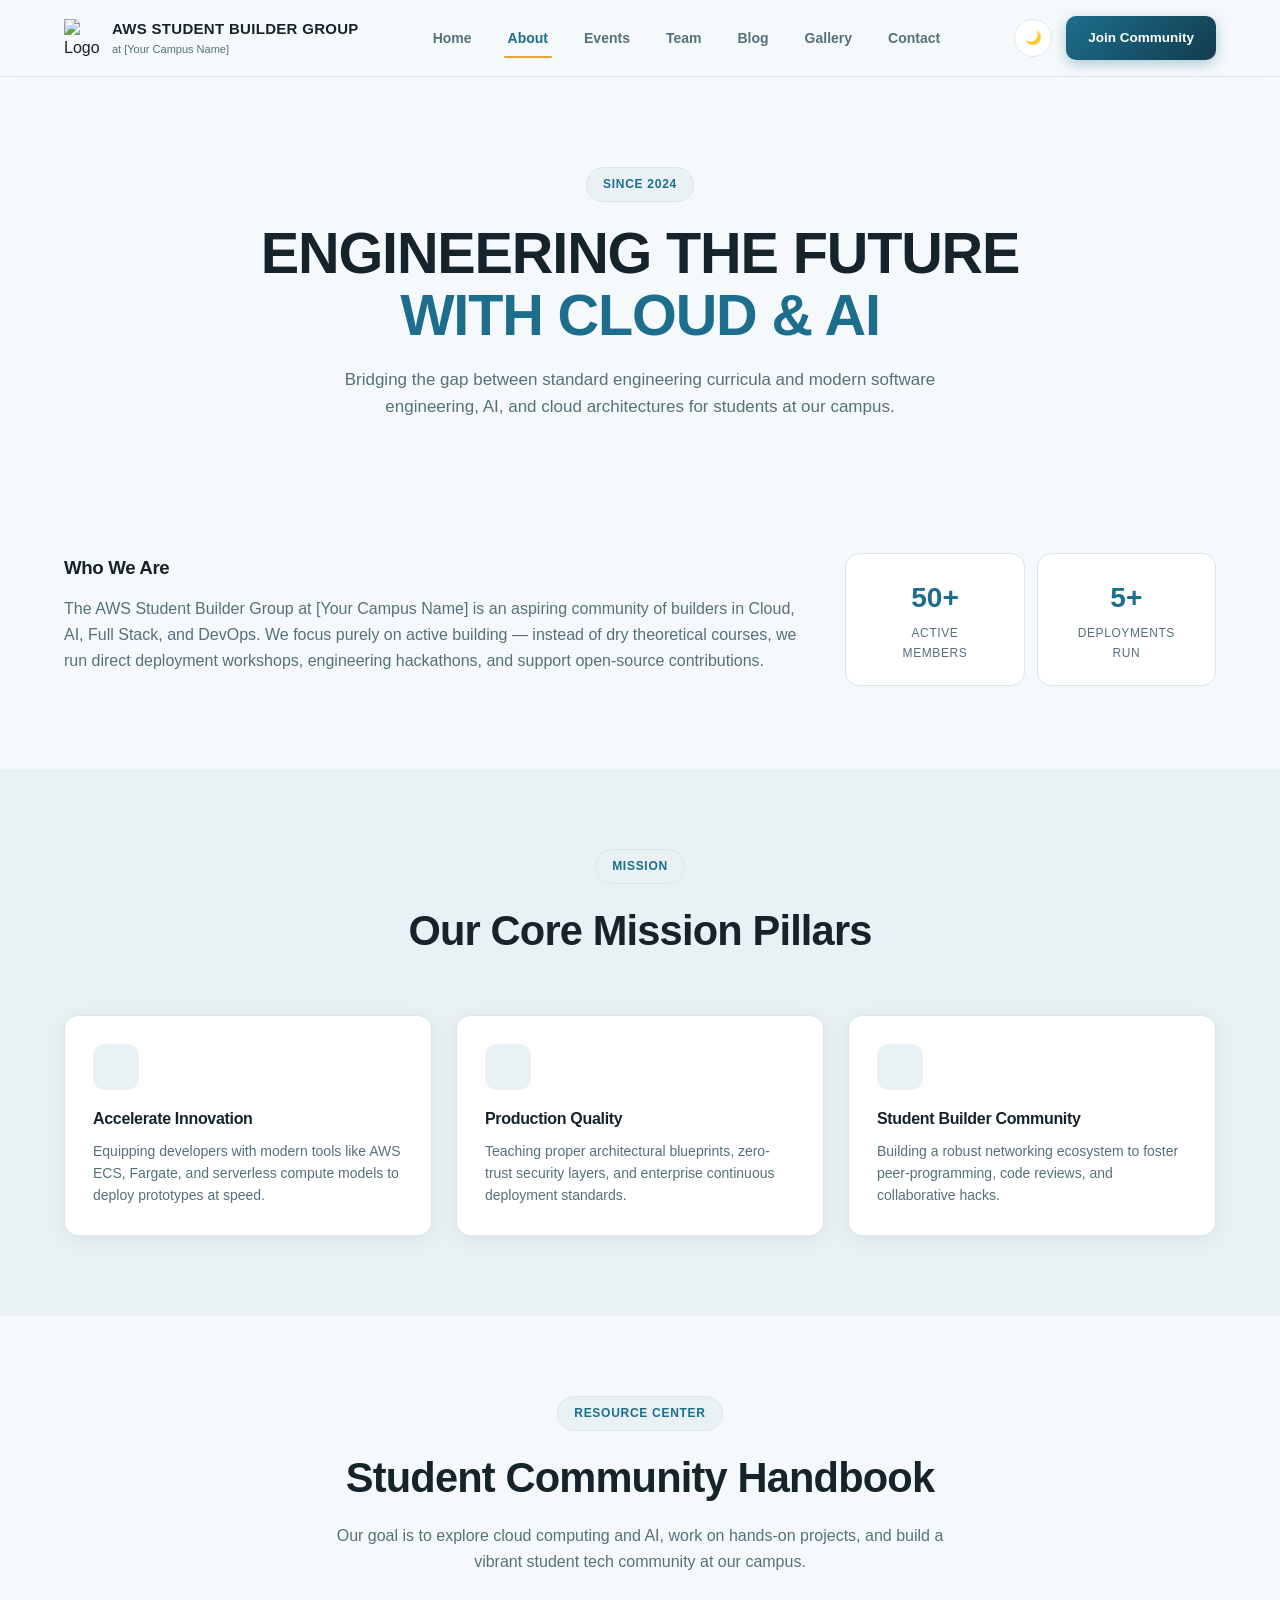
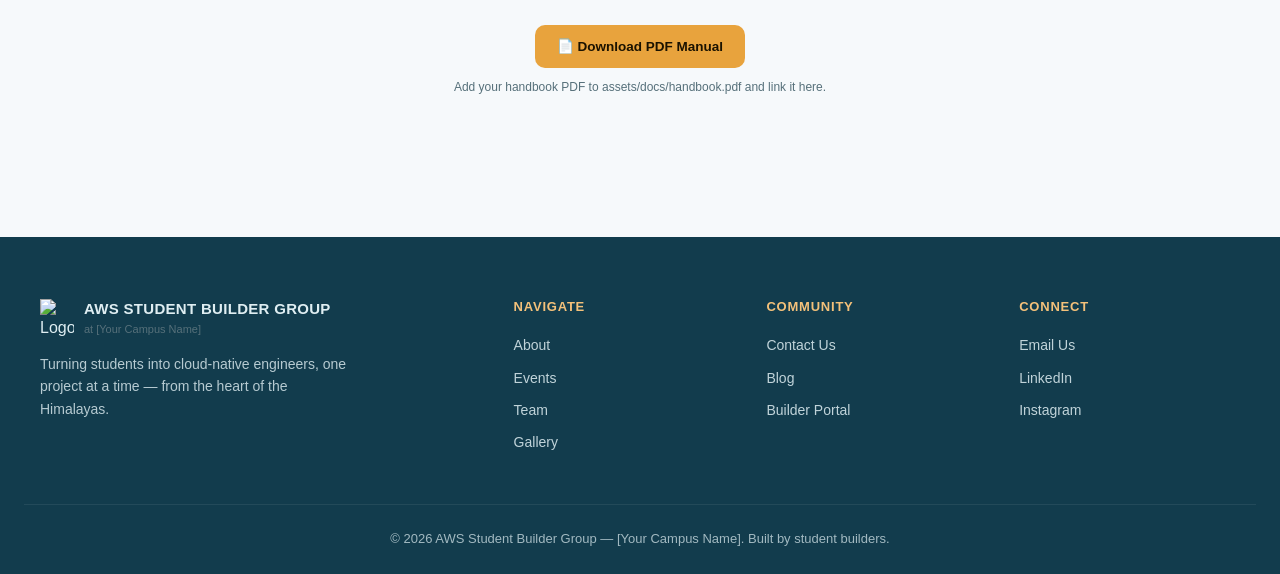
==== aws-sbg-website/public/about.html @ 5bafeca9 "layout" ====
<!DOCTYPE html>
<html lang="en">
<head>
<meta charset="UTF-8"><meta name="viewport" content="width=device-width, initial-scale=1.0">
<title>About | AWS Student Builder Group</title>
<link rel="stylesheet" href="css/style.css">
</head>
<body>
<nav class="navbar"><div class="nav-inner">
  <a href="index.html" class="brand"><img src="assets/images/logo.svg" alt="Logo">
    <div class="brand-text"><div class="name">AWS STUDENT BUILDER GROUP</div><div class="sub">at [Your Campus Name]</div></div></a>
  <ul class="nav-links">
    <li><a href="index.html">Home</a></li><li><a href="about.html" class="active">About</a></li>
    <li><a href="events.html">Events</a></li><li><a href="team.html">Team</a></li>
    <li><a href="blog.html">Blog</a></li><li><a href="gallery.html">Gallery</a></li><li><a href="contact.html">Contact</a></li>
  </ul>
  <div class="nav-right"><button class="theme-toggle">🌙</button><a href="contact.html" class="btn btn-primary">Join Community</a><button class="menu-toggle">☰</button></div>
</div></nav>

<section class="hero" style="padding-bottom:20px;">
  <span class="pill">SINCE 2024</span>
  <h1>ENGINEERING THE FUTURE <br><span class="accent">WITH CLOUD & AI</span></h1>
  <p class="lead">Bridging the gap between standard engineering curricula and modern software engineering, AI, and cloud architectures for students at our campus.</p>
</section>

<section class="reveal">
  <div class="container grid" style="grid-template-columns: 2fr 1fr; gap:40px; align-items:start;">
    <div>
      <h3 style="margin-bottom:14px;">Who We Are</h3>
      <p style="color:var(--ink-muted); margin-bottom:16px;">The AWS Student Builder Group at [Your Campus Name] is an aspiring community of builders in Cloud, AI, Full Stack, and DevOps. We focus purely on active building — instead of dry theoretical courses, we run direct deployment workshops, engineering hackathons, and support open-source contributions.</p>
    </div>
    <div class="grid" style="grid-template-columns:1fr 1fr; gap:12px;">
      <div class="stat-box"><div class="num">50+</div><div class="label">Active Members</div></div>
      <div class="stat-box"><div class="num">5+</div><div class="label">Deployments Run</div></div>
    </div>
  </div>
</section>

<section class="reveal" style="background:var(--mist);">
  <div class="section-head"><span class="pill">MISSION</span><h2>Our Core Mission Pillars</h2></div>
  <div class="container grid grid-3">
    <div class="card"><div class="icon"></div><h3>Accelerate Innovation</h3><p>Equipping developers with modern tools like AWS ECS, Fargate, and serverless compute models to deploy prototypes at speed.</p></div>
    <div class="card"><div class="icon"></div><h3>Production Quality</h3><p>Teaching proper architectural blueprints, zero-trust security layers, and enterprise continuous deployment standards.</p></div>
    <div class="card"><div class="icon"></div><h3>Student Builder Community</h3><p>Building a robust networking ecosystem to foster peer-programming, code reviews, and collaborative hacks.</p></div>
  </div>
</section>

<section class="reveal">
  <div class="section-head"><span class="pill">RESOURCE CENTER</span><h2>Student Community Handbook</h2>
    <p>Our goal is to explore cloud computing and AI, work on hands-on projects, and build a vibrant student tech community at our campus.</p>
  </div>
  <div class="container" style="text-align:center;">
    <a href="#" class="btn btn-accent">📄 Download PDF Manual</a>
    <p style="font-size:12px; color:var(--ink-muted); margin-top:10px;">Add your handbook PDF to assets/docs/handbook.pdf and link it here.</p>
  </div>
</section>

<footer id="footer-placeholder"></footer>
<script src="js/main.js"></script><script src="js/footer.js"></script>
</body></html>
---- aws-sbg-website/public/css/style.css ----
/* ================= HIMALAYAN THEME ================= */
:root {
  --primary: #1c6e8c;
  --primary-dark: #123c4d;
  --primary-light: #4d9cb8;
  --accent: #e8a33d;
  --accent-light: #f4c17a;
  --snow: #f6f9fb;
  --mist: #eaf1f4;
  --ink: #16232b;
  --ink-muted: #56707a;
  --border: #dbe6ea;
  --white: #ffffff;
  --radius: 14px;
  --shadow: 0 4px 20px rgba(18, 60, 77, 0.08);
  --shadow-hover: 0 12px 32px rgba(18, 60, 77, 0.16);
  --font: 'Inter', -apple-system, BlinkMacSystemFont, 'Segoe UI', sans-serif;
  --font-display: 'Sora', var(--font);
}

[data-theme="dark"] {
  --snow: #0b1a20;
  --mist: #102530;
  --ink: #eef5f7;
  --ink-muted: #9db3ba;
  --border: #1f3944;
  --white: #12262e;
  --shadow: 0 4px 20px rgba(0,0,0,0.3);
}

* { margin: 0; padding: 0; box-sizing: border-box; }

body {
  font-family: var(--font);
  background: var(--snow);
  color: var(--ink);
  line-height: 1.6;
  transition: background .3s ease, color .3s ease;
}

h1, h2, h3, h4 { font-family: var(--font-display); font-weight: 800; letter-spacing: -0.02em; }
a { text-decoration: none; color: inherit; }
img { max-width: 100%; display: block; }
.container { max-width: 1200px; margin: 0 auto; padding: 0 24px; }

/* ============ NAVBAR ============ */
.navbar {
  position: sticky; top: 0; z-index: 100;
  background: rgba(246, 249, 251, 0.85);
  backdrop-filter: blur(12px);
  border-bottom: 1px solid var(--border);
}
[data-theme="dark"] .navbar { background: rgba(11, 26, 32, 0.85); }

.nav-inner { display: flex; align-items: center; justify-content: space-between; padding: 16px 24px; max-width: 1200px; margin: 0 auto; }
.brand { display: flex; align-items: center; gap: 10px; }
.brand img { width: 38px; height: 38px; }
.brand-text .name { font-family: var(--font-display); font-weight: 800; font-size: 15px; letter-spacing: 0.02em; }
.brand-text .sub { font-size: 11px; color: var(--ink-muted); }

.nav-links { display: flex; gap: 28px; list-style: none; }
.nav-links a { font-size: 14px; font-weight: 600; color: var(--ink-muted); padding: 8px 4px; position: relative; transition: color .2s; }
.nav-links a:hover, .nav-links a.active { color: var(--primary); }
.nav-links a.active::after {
  content: ''; position: absolute; bottom: -4px; left: 0; right: 0; height: 2px; background: var(--accent); border-radius: 2px;
}

.nav-right { display: flex; align-items: center; gap: 14px; }
.theme-toggle { width: 38px; height: 38px; border-radius: 50%; border: 1px solid var(--border); background: var(--white); cursor: pointer; display: flex; align-items: center; justify-content: center; transition: transform .2s; }
.theme-toggle:hover { transform: rotate(20deg); }

.btn { display: inline-flex; align-items: center; gap: 8px; padding: 11px 22px; border-radius: 10px; font-weight: 700; font-size: 13.5px; cursor: pointer; border: none; transition: all .25s ease; }
.btn-primary { background: linear-gradient(135deg, var(--primary), var(--primary-dark)); color: #fff; box-shadow: 0 4px 14px rgba(28,110,140,0.35); }
.btn-primary:hover { transform: translateY(-2px); box-shadow: 0 8px 20px rgba(28,110,140,0.45); }
.btn-outline { background: transparent; border: 1.5px solid var(--border); color: var(--ink); }
.btn-outline:hover { border-color: var(--primary); color: var(--primary); }
.btn-accent { background: var(--accent); color: #1a1200; }
.btn-accent:hover { background: var(--accent-light); transform: translateY(-2px); }

.menu-toggle { display: none; background: none; border: none; font-size: 24px; cursor: pointer; }

/* ============ HERO ============ */
.hero { position: relative; overflow: hidden; padding: 90px 24px 70px; text-align: center; }
.hero-bg { position: absolute; inset: 0; z-index: -1; background-size: cover; background-position: center; filter: blur(6px) brightness(1.15) saturate(0.9); opacity: 0.16; }
.hero-bg::after { content:''; }
.pill { display: inline-block; background: var(--mist); border: 1px solid var(--border); color: var(--primary); font-size: 12px; font-weight: 700; letter-spacing: 0.06em; text-transform: uppercase; padding: 7px 16px; border-radius: 999px; margin-bottom: 20px; }
.hero h1 { font-size: clamp(2.2rem, 5vw, 3.6rem); line-height: 1.08; margin-bottom: 20px; }
.hero h1 .accent { color: var(--primary); }
.hero p.lead { max-width: 640px; margin: 0 auto 32px; color: var(--ink-muted); font-size: 17px; }
.hero-actions { display: flex; gap: 14px; justify-content: center; flex-wrap: wrap; margin-bottom: 40px; }

.avatars-row { display: flex; align-items: center; justify-content: center; gap: 12px; }
.avatars { display: flex; }
.avatars img, .avatars .more { width: 38px; height: 38px; border-radius: 50%; border: 3px solid var(--snow); object-fit: cover; margin-left: -12px; background: var(--mist); }
.avatars .more { display:flex; align-items:center; justify-content:center; font-size: 11px; font-weight:800; color: var(--primary); }

/* ============ SECTIONS ============ */
section { padding: 80px 24px; }
.section-head { text-align: center; max-width: 640px; margin: 0 auto 50px; }
.section-head .pill { margin-bottom: 14px; }
.section-head h2 { font-size: clamp(1.8rem, 3.5vw, 2.6rem); margin-bottom: 12px; }
.section-head p { color: var(--ink-muted); }

.grid { display: grid; gap: 24px; }
.grid-3 { grid-template-columns: repeat(3, 1fr); }
.grid-4 { grid-template-columns: repeat(4, 1fr); }

.card { background: var(--white); border: 1px solid var(--border); border-radius: var(--radius); padding: 28px; box-shadow: var(--shadow); transition: transform .25s, box-shadow .25s; }
.card:hover { transform: translateY(-6px); box-shadow: var(--shadow-hover); }
.card .icon { width: 46px; height: 46px; border-radius: 12px; background: var(--mist); display: flex; align-items: center; justify-content: center; font-size: 20px; color: var(--primary); margin-bottom: 16px; }
.card h3 { font-size: 16px; margin-bottom: 8px; }
.card p { font-size: 14px; color: var(--ink-muted); }

.stats { display: flex; gap: 20px; justify-content: center; flex-wrap: wrap; margin: 40px 0; }
.stat-box { background: var(--white); border: 1px solid var(--border); border-radius: var(--radius); padding: 22px 34px; text-align: center; min-width: 140px; }
.stat-box .num { font-size: 28px; font-weight: 800; color: var(--primary); font-family: var(--font-display); }
.stat-box .label { font-size: 12px; color: var(--ink-muted); text-transform: uppercase; letter-spacing: .05em; margin-top: 4px; }

/* ============ TEAM CARDS + IMAGE PLACEHOLDER ============ */
.team-card { background: var(--white); border: 1px solid var(--border); border-radius: var(--radius); overflow: hidden; box-shadow: var(--shadow); transition: transform .25s; }
.team-card:hover { transform: translateY(-6px); }
.team-photo { position: relative; width: 100%; aspect-ratio: 1/1; background: var(--mist); overflow: hidden; }
.team-photo img { width: 100%; height: 100%; object-fit: cover; }
/* Placeholder shown automatically when image fails to load (i.e. before you add the real photo) */
.team-photo img.broken { display: none; }
.photo-placeholder {
  position: absolute; inset: 0; display: flex; flex-direction: column; align-items: center; justify-content: center;
  gap: 8px; border: 2px dashed var(--border); background: repeating-linear-gradient(45deg, var(--mist), var(--mist) 10px, var(--white) 10px, var(--white) 20px);
  color: var(--ink-muted); font-size: 12px; text-align: center; padding: 10px;
}
.photo-placeholder .cam { font-size: 26px; }
.team-info { padding: 16px 18px; }
.team-info .role { font-size: 11px; font-weight: 700; letter-spacing: .05em; text-transform: uppercase; color: var(--accent); margin-bottom: 4px; }
.team-info .tname { font-size: 15px; font-weight: 800; margin-bottom: 8px; }
.socials { display: flex; gap: 8px; }
.socials a { width: 28px; height: 28px; border-radius: 50%; background: var(--mist); display: flex; align-items: center; justify-content: center; font-size: 12px; color: var(--primary); transition: background .2s; }
.socials a:hover { background: var(--primary); color: #fff; }

/* ============ GALLERY ============ */
.gallery-grid { display: grid; grid-template-columns: repeat(4, 1fr); gap: 16px; }
.gallery-item { position: relative; aspect-ratio: 4/3; border-radius: 12px; overflow: hidden; cursor: pointer; background: var(--mist); }
.gallery-item img { width: 100%; height: 100%; object-fit: cover; transition: transform .4s ease; }
.gallery-item:hover img { transform: scale(1.08); }
.gallery-item .overlay { position: absolute; inset: 0; background: linear-gradient(to top, rgba(18,60,77,0.7), transparent 60%); opacity: 0; transition: opacity .3s; display: flex; align-items: flex-end; padding: 12px; color: #fff; font-size: 12px; font-weight: 600; }
.gallery-item:hover .overlay { opacity: 1; }

.lightbox { position: fixed; inset: 0; background: rgba(11,26,32,0.92); display: none; align-items: center; justify-content: center; z-index: 999; padding: 40px; }
.lightbox.active { display: flex; }
.lightbox img { max-width: 90%; max-height: 85vh; border-radius: 10px; }
.lightbox-close { position: absolute; top: 24px; right: 32px; color: #fff; font-size: 30px; cursor: pointer; background: none; border: none; }

/* ============ CONTACT ============ */
.contact-grid { display: grid; grid-template-columns: 1fr 1.4fr; gap: 24px; align-items: start; }
.form-group { margin-bottom: 18px; }
.form-row { display: grid; grid-template-columns: 1fr 1fr; gap: 16px; }
label { display: block; font-size: 12px; font-weight: 700; text-transform: uppercase; letter-spacing: .04em; color: var(--ink-muted); margin-bottom: 6px; }
input, textarea {
  width: 100%; padding: 12px 14px; border-radius: 10px; border: 1px solid var(--border); background: var(--mist); color: var(--ink); font-family: var(--font); font-size: 14px; transition: border .2s, box-shadow .2s;
}
input:focus, textarea:focus { outline: none; border-color: var(--primary); box-shadow: 0 0 0 3px rgba(28,110,140,0.15); background: var(--white); }
textarea { min-height: 130px; resize: vertical; }
.char-count { font-size: 11px; color: var(--ink-muted); text-align: right; margin-top: 4px; }
.form-status { margin-top: 14px; font-size: 13px; font-weight: 600; padding: 10px 14px; border-radius: 8px; display: none; }
.form-status.success { display: block; background: #e3f7e9; color: #1e7a3d; }
.form-status.error { display: block; background: #fce9e9; color: #b83232; }
.contact-side .card { margin-bottom: 20px; }
.contact-row { display: flex; gap: 12px; align-items: flex-start; margin-bottom: 16px; }
.contact-row .icon { flex-shrink: 0; }
.contact-row .label-sm { font-size: 11px; color: var(--ink-muted); text-transform: uppercase; }
.contact-row .val { font-weight: 700; font-size: 14px; }
.status-dot { width: 8px; height: 8px; border-radius: 50%; background: #2fbf6e; display: inline-block; margin-right: 6px; box-shadow: 0 0 0 4px rgba(47,191,110,0.2); }

/* ============ FOOTER ============ */
footer { background: var(--primary-dark); color: #dfeef2; padding: 60px 24px 24px; margin-top: 60px; }
.footer-grid { display: grid; grid-template-columns: 2fr 1fr 1fr 1fr; gap: 32px; max-width: 1200px; margin: 0 auto; }
.footer-grid h4 { font-size: 13px; text-transform: uppercase; letter-spacing: .06em; margin-bottom: 16px; color: var(--accent-light); }
.footer-grid ul { list-style: none; }
.footer-grid li { margin-bottom: 10px; font-size: 14px; opacity: .85; }
.footer-grid a:hover { color: var(--accent-light); }
.footer-bottom { text-align: center; margin-top: 40px; padding-top: 24px; border-top: 1px solid rgba(255,255,255,0.1); font-size: 13px; opacity: .7; }

/* ============ RESPONSIVE ============ */
@media (max-width: 900px) {
  .nav-links { display: none; }
  .menu-toggle { display: block; }
  .grid-3, .grid-4 { grid-template-columns: repeat(2, 1fr); }
  .gallery-grid { grid-template-columns: repeat(2, 1fr); }
  .contact-grid { grid-template-columns: 1fr; }
  .footer-grid { grid-template-columns: 1fr 1fr; }
  .form-row { grid-template-columns: 1fr; }
}
@media (max-width: 520px) {
  .grid-3, .grid-4, .gallery-grid { grid-template-columns: 1fr 1fr; }
  .footer-grid { grid-template-columns: 1fr; }
}

/* animation on scroll */
.reveal { opacity: 0; transform: translateY(24px); transition: opacity .6s ease, transform .6s ease; }
.reveal.visible { opacity: 1; transform: translateY(0); }
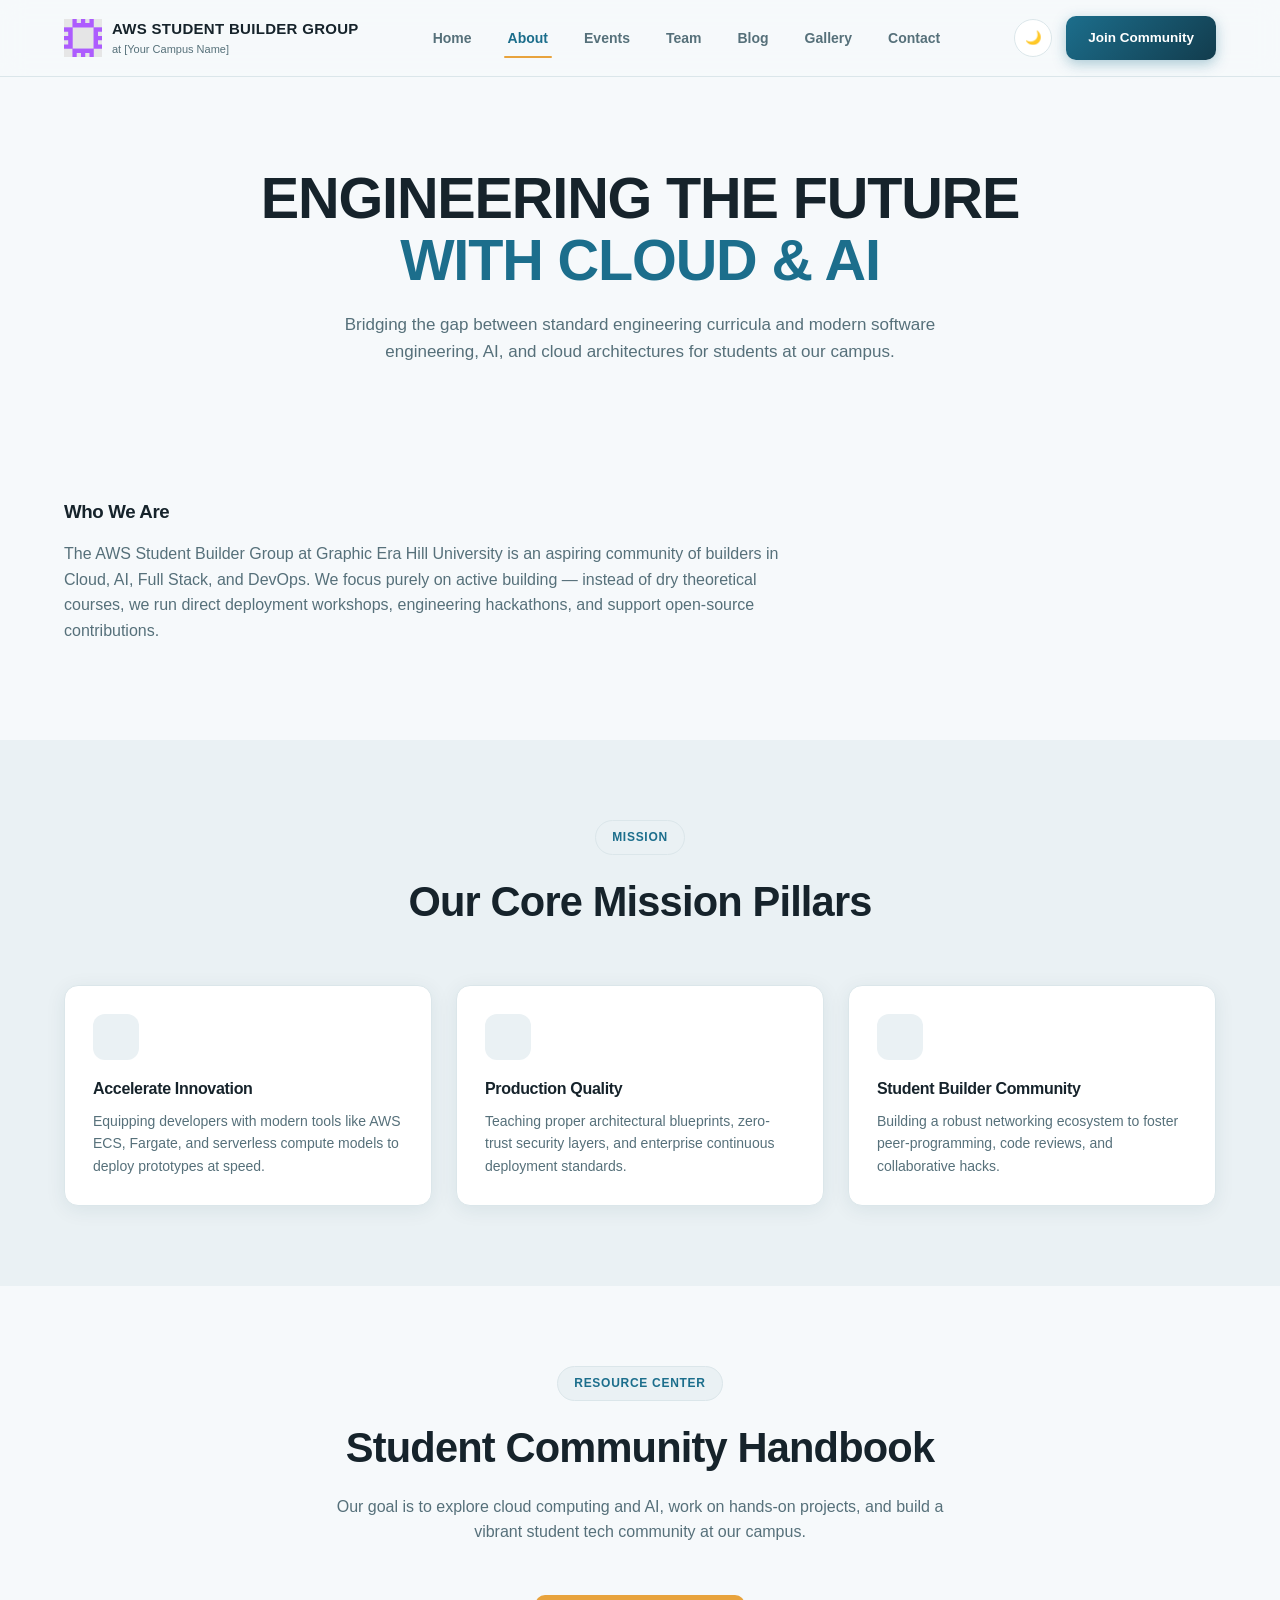
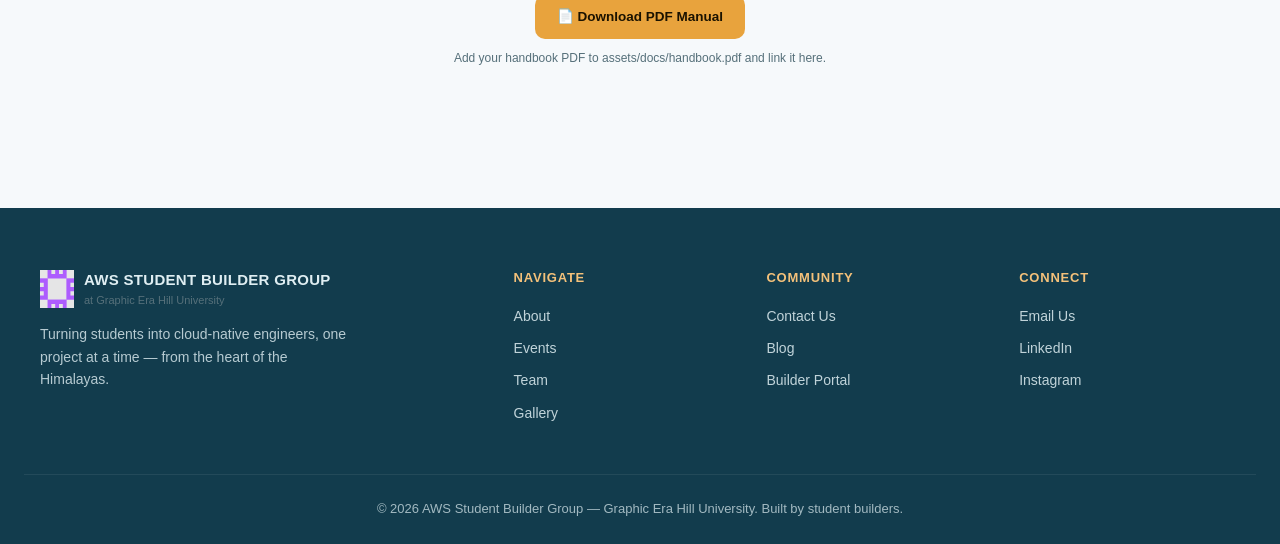
==== commit 47ba0fc5: "updated layout" ====
--- a/aws-sbg-website/public/about.html
+++ b/aws-sbg-website/public/about.html
@@ -18,7 +18,7 @@
 </div></nav>
 
 <section class="hero" style="padding-bottom:20px;">
-  <span class="pill">SINCE 2024</span>
+ 
   <h1>ENGINEERING THE FUTURE <br><span class="accent">WITH CLOUD & AI</span></h1>
   <p class="lead">Bridging the gap between standard engineering curricula and modern software engineering, AI, and cloud architectures for students at our campus.</p>
 </section>
@@ -27,12 +27,9 @@
   <div class="container grid" style="grid-template-columns: 2fr 1fr; gap:40px; align-items:start;">
     <div>
       <h3 style="margin-bottom:14px;">Who We Are</h3>
-      <p style="color:var(--ink-muted); margin-bottom:16px;">The AWS Student Builder Group at [Your Campus Name] is an aspiring community of builders in Cloud, AI, Full Stack, and DevOps. We focus purely on active building — instead of dry theoretical courses, we run direct deployment workshops, engineering hackathons, and support open-source contributions.</p>
+      <p style="color:var(--ink-muted); margin-bottom:16px;">The AWS Student Builder Group at Graphic Era Hill University is an aspiring community of builders in Cloud, AI, Full Stack, and DevOps. We focus purely on active building — instead of dry theoretical courses, we run direct deployment workshops, engineering hackathons, and support open-source contributions.</p>
     </div>
-    <div class="grid" style="grid-template-columns:1fr 1fr; gap:12px;">
-      <div class="stat-box"><div class="num">50+</div><div class="label">Active Members</div></div>
-      <div class="stat-box"><div class="num">5+</div><div class="label">Deployments Run</div></div>
-    </div>
+    
   </div>
 </section>
 
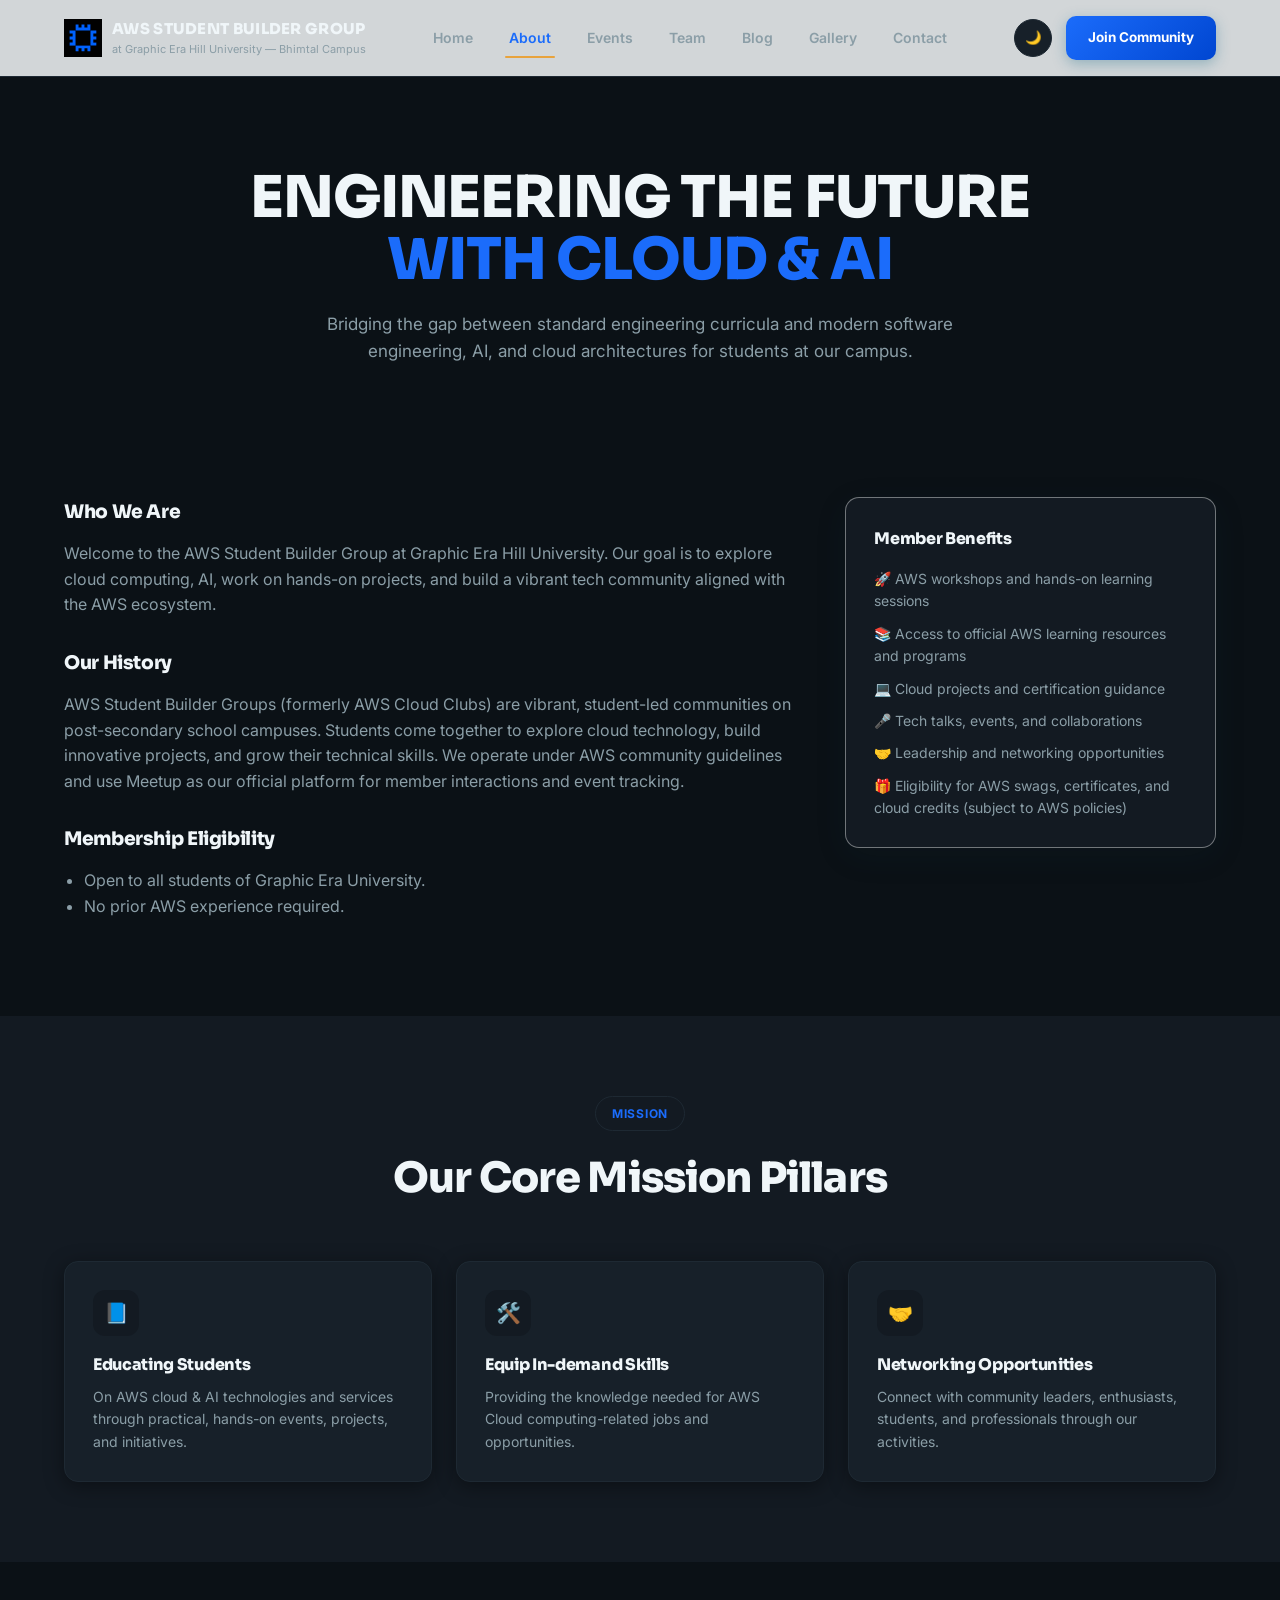
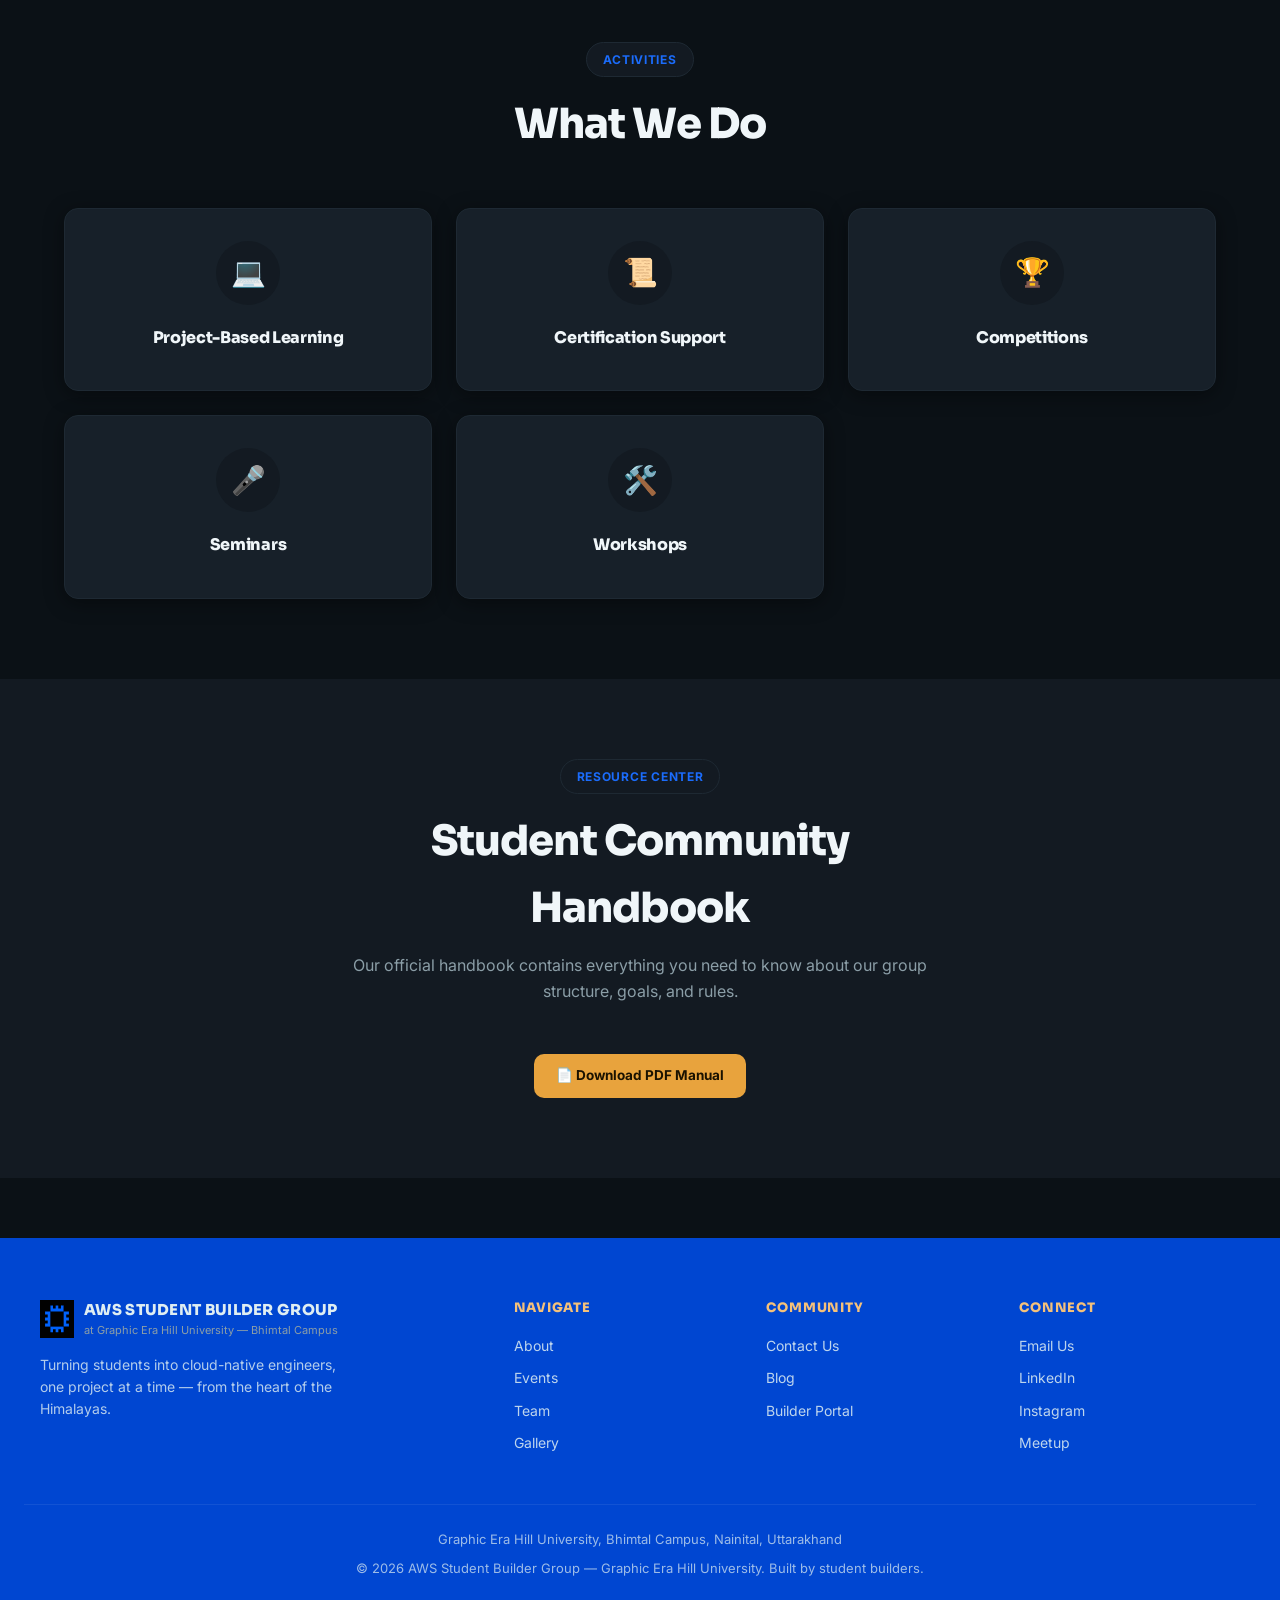
==== commit f13b1d09: "Changed the theme to blue & create animations on Home Page" ====
--- a/aws-sbg-website/public/about.html
+++ b/aws-sbg-website/public/about.html
@@ -7,8 +7,8 @@
 </head>
 <body>
 <nav class="navbar"><div class="nav-inner">
-  <a href="index.html" class="brand"><img src="assets/images/logo.svg" alt="Logo">
-    <div class="brand-text"><div class="name">AWS STUDENT BUILDER GROUP</div><div class="sub">at [Your Campus Name]</div></div></a>
+  <a href="index.html" class="brand"><img src="assets/images/logo.svg" alt="Logo" onerror="this.style.display='none'">
+    <div class="brand-text"><div class="name">AWS STUDENT BUILDER GROUP</div><div class="sub">at Graphic Era Hill University — Bhimtal Campus</div></div></a>
   <ul class="nav-links">
     <li><a href="index.html">Home</a></li><li><a href="about.html" class="active">About</a></li>
     <li><a href="events.html">Events</a></li><li><a href="team.html">Team</a></li>
@@ -18,7 +18,6 @@
 </div></nav>
 
 <section class="hero" style="padding-bottom:20px;">
- 
   <h1>ENGINEERING THE FUTURE <br><span class="accent">WITH CLOUD & AI</span></h1>
   <p class="lead">Bridging the gap between standard engineering curricula and modern software engineering, AI, and cloud architectures for students at our campus.</p>
 </section>
@@ -27,28 +26,58 @@
   <div class="container grid" style="grid-template-columns: 2fr 1fr; gap:40px; align-items:start;">
     <div>
       <h3 style="margin-bottom:14px;">Who We Are</h3>
-      <p style="color:var(--ink-muted); margin-bottom:16px;">The AWS Student Builder Group at Graphic Era Hill University is an aspiring community of builders in Cloud, AI, Full Stack, and DevOps. We focus purely on active building — instead of dry theoretical courses, we run direct deployment workshops, engineering hackathons, and support open-source contributions.</p>
+      <p style="color:var(--ink-muted); margin-bottom:16px;">Welcome to the AWS Student Builder Group at Graphic Era Hill University. Our goal is to explore cloud computing, AI, work on hands-on projects, and build a vibrant tech community aligned with the AWS ecosystem.</p>
+      
+      <h3 style="margin-bottom:14px; margin-top:30px;">Our History</h3>
+      <p style="color:var(--ink-muted); margin-bottom:16px;">AWS Student Builder Groups (formerly AWS Cloud Clubs) are vibrant, student-led communities on post-secondary school campuses. Students come together to explore cloud technology, build innovative projects, and grow their technical skills. We operate under AWS community guidelines and use Meetup as our official platform for member interactions and event tracking.</p>
+      
+      <h3 style="margin-bottom:14px; margin-top:30px;">Membership Eligibility</h3>
+      <ul style="color:var(--ink-muted); margin-bottom:16px; padding-left:20px;">
+        <li>Open to all students of Graphic Era University.</li>
+        <li>No prior AWS experience required.</li>
+      </ul>
     </div>
     
+    <div class="card glass-card" style="background: var(--mist);">
+      <h4 style="margin-bottom: 16px;">Member Benefits</h4>
+      <ul style="font-size: 14px; color: var(--ink-muted); list-style: none; display: grid; gap: 10px;">
+        <li>🚀 AWS workshops and hands-on learning sessions</li>
+        <li>📚 Access to official AWS learning resources and programs</li>
+        <li>💻 Cloud projects and certification guidance</li>
+        <li>🎤 Tech talks, events, and collaborations</li>
+        <li>🤝 Leadership and networking opportunities</li>
+        <li>🎁 Eligibility for AWS swags, certificates, and cloud credits (subject to AWS policies)</li>
+      </ul>
+    </div>
   </div>
 </section>
 
 <section class="reveal" style="background:var(--mist);">
   <div class="section-head"><span class="pill">MISSION</span><h2>Our Core Mission Pillars</h2></div>
   <div class="container grid grid-3">
-    <div class="card"><div class="icon"></div><h3>Accelerate Innovation</h3><p>Equipping developers with modern tools like AWS ECS, Fargate, and serverless compute models to deploy prototypes at speed.</p></div>
-    <div class="card"><div class="icon"></div><h3>Production Quality</h3><p>Teaching proper architectural blueprints, zero-trust security layers, and enterprise continuous deployment standards.</p></div>
-    <div class="card"><div class="icon"></div><h3>Student Builder Community</h3><p>Building a robust networking ecosystem to foster peer-programming, code reviews, and collaborative hacks.</p></div>
+    <div class="card"><div class="icon">📘</div><h3>Educating Students</h3><p>On AWS cloud & AI technologies and services through practical, hands-on events, projects, and initiatives.</p></div>
+    <div class="card"><div class="icon">🛠️</div><h3>Equip In-demand Skills</h3><p>Providing the knowledge needed for AWS Cloud computing-related jobs and opportunities.</p></div>
+    <div class="card"><div class="icon">🤝</div><h3>Networking Opportunities</h3><p>Connect with community leaders, enthusiasts, students, and professionals through our activities.</p></div>
   </div>
 </section>
 
 <section class="reveal">
+  <div class="section-head"><span class="pill">ACTIVITIES</span><h2>What We Do</h2></div>
+  <div class="container grid grid-3" style="justify-content: center;">
+    <div class="card domain-card"><div class="icon">💻</div><h3>Project-Based Learning</h3></div>
+    <div class="card domain-card"><div class="icon">📜</div><h3>Certification Support</h3></div>
+    <div class="card domain-card"><div class="icon">🏆</div><h3>Competitions</h3></div>
+    <div class="card domain-card"><div class="icon">🎤</div><h3>Seminars</h3></div>
+    <div class="card domain-card"><div class="icon">🛠️</div><h3>Workshops</h3></div>
+  </div>
+</section>
+
+<section class="reveal" style="background:var(--mist);">
   <div class="section-head"><span class="pill">RESOURCE CENTER</span><h2>Student Community Handbook</h2>
-    <p>Our goal is to explore cloud computing and AI, work on hands-on projects, and build a vibrant student tech community at our campus.</p>
+    <p>Our official handbook contains everything you need to know about our group structure, goals, and rules.</p>
   </div>
   <div class="container" style="text-align:center;">
-    <a href="#" class="btn btn-accent">📄 Download PDF Manual</a>
-    <p style="font-size:12px; color:var(--ink-muted); margin-top:10px;">Add your handbook PDF to assets/docs/handbook.pdf and link it here.</p>
+    <a href="assets/docs/handbook.pdf" target="_blank" class="btn btn-accent">📄 Download PDF Manual</a>
   </div>
 </section>
 
--- a/aws-sbg-website/public/css/style.css
+++ b/aws-sbg-website/public/css/style.css
@@ -1,199 +1,472 @@
-/* ================= HIMALAYAN THEME ================= */
-:root {
-  --primary: #1c6e8c;
-  --primary-dark: #123c4d;
-  --primary-light: #4d9cb8;
-  --accent: #e8a33d;
-  --accent-light: #f4c17a;
-  --snow: #f6f9fb;
-  --mist: #eaf1f4;
-  --ink: #16232b;
-  --ink-muted: #56707a;
-  --border: #dbe6ea;
-  --white: #ffffff;
-  --radius: 14px;
-  --shadow: 0 4px 20px rgba(18, 60, 77, 0.08);
-  --shadow-hover: 0 12px 32px rgba(18, 60, 77, 0.16);
-  --font: 'Inter', -apple-system, BlinkMacSystemFont, 'Segoe UI', sans-serif;
-  --font-display: 'Sora', var(--font);
-}
-
-[data-theme="dark"] {
-  --snow: #0b1a20;
-  --mist: #102530;
-  --ink: #eef5f7;
-  --ink-muted: #9db3ba;
-  --border: #1f3944;
-  --white: #12262e;
-  --shadow: 0 4px 20px rgba(0,0,0,0.3);
-}
-
-* { margin: 0; padding: 0; box-sizing: border-box; }
-
-body {
-  font-family: var(--font);
-  background: var(--snow);
-  color: var(--ink);
-  line-height: 1.6;
-  transition: background .3s ease, color .3s ease;
-}
-
-h1, h2, h3, h4 { font-family: var(--font-display); font-weight: 800; letter-spacing: -0.02em; }
-a { text-decoration: none; color: inherit; }
-img { max-width: 100%; display: block; }
-.container { max-width: 1200px; margin: 0 auto; padding: 0 24px; }
-
-/* ============ NAVBAR ============ */
-.navbar {
-  position: sticky; top: 0; z-index: 100;
-  background: rgba(246, 249, 251, 0.85);
-  backdrop-filter: blur(12px);
-  border-bottom: 1px solid var(--border);
-}
-[data-theme="dark"] .navbar { background: rgba(11, 26, 32, 0.85); }
-
-.nav-inner { display: flex; align-items: center; justify-content: space-between; padding: 16px 24px; max-width: 1200px; margin: 0 auto; }
-.brand { display: flex; align-items: center; gap: 10px; }
-.brand img { width: 38px; height: 38px; }
-.brand-text .name { font-family: var(--font-display); font-weight: 800; font-size: 15px; letter-spacing: 0.02em; }
-.brand-text .sub { font-size: 11px; color: var(--ink-muted); }
-
-.nav-links { display: flex; gap: 28px; list-style: none; }
-.nav-links a { font-size: 14px; font-weight: 600; color: var(--ink-muted); padding: 8px 4px; position: relative; transition: color .2s; }
-.nav-links a:hover, .nav-links a.active { color: var(--primary); }
-.nav-links a.active::after {
-  content: ''; position: absolute; bottom: -4px; left: 0; right: 0; height: 2px; background: var(--accent); border-radius: 2px;
-}
-
-.nav-right { display: flex; align-items: center; gap: 14px; }
-.theme-toggle { width: 38px; height: 38px; border-radius: 50%; border: 1px solid var(--border); background: var(--white); cursor: pointer; display: flex; align-items: center; justify-content: center; transition: transform .2s; }
-.theme-toggle:hover { transform: rotate(20deg); }
-
-.btn { display: inline-flex; align-items: center; gap: 8px; padding: 11px 22px; border-radius: 10px; font-weight: 700; font-size: 13.5px; cursor: pointer; border: none; transition: all .25s ease; }
-.btn-primary { background: linear-gradient(135deg, var(--primary), var(--primary-dark)); color: #fff; box-shadow: 0 4px 14px rgba(28,110,140,0.35); }
-.btn-primary:hover { transform: translateY(-2px); box-shadow: 0 8px 20px rgba(28,110,140,0.45); }
-.btn-outline { background: transparent; border: 1.5px solid var(--border); color: var(--ink); }
-.btn-outline:hover { border-color: var(--primary); color: var(--primary); }
-.btn-accent { background: var(--accent); color: #1a1200; }
-.btn-accent:hover { background: var(--accent-light); transform: translateY(-2px); }
-
-.menu-toggle { display: none; background: none; border: none; font-size: 24px; cursor: pointer; }
-
-/* ============ HERO ============ */
-.hero { position: relative; overflow: hidden; padding: 90px 24px 70px; text-align: center; }
-.hero-bg { position: absolute; inset: 0; z-index: -1; background-size: cover; background-position: center; filter: blur(6px) brightness(1.15) saturate(0.9); opacity: 0.16; }
-.hero-bg::after { content:''; }
-.pill { display: inline-block; background: var(--mist); border: 1px solid var(--border); color: var(--primary); font-size: 12px; font-weight: 700; letter-spacing: 0.06em; text-transform: uppercase; padding: 7px 16px; border-radius: 999px; margin-bottom: 20px; }
-.hero h1 { font-size: clamp(2.2rem, 5vw, 3.6rem); line-height: 1.08; margin-bottom: 20px; }
-.hero h1 .accent { color: var(--primary); }
-.hero p.lead { max-width: 640px; margin: 0 auto 32px; color: var(--ink-muted); font-size: 17px; }
-.hero-actions { display: flex; gap: 14px; justify-content: center; flex-wrap: wrap; margin-bottom: 40px; }
-
-.avatars-row { display: flex; align-items: center; justify-content: center; gap: 12px; }
-.avatars { display: flex; }
-.avatars img, .avatars .more { width: 38px; height: 38px; border-radius: 50%; border: 3px solid var(--snow); object-fit: cover; margin-left: -12px; background: var(--mist); }
-.avatars .more { display:flex; align-items:center; justify-content:center; font-size: 11px; font-weight:800; color: var(--primary); }
-
-/* ============ SECTIONS ============ */
-section { padding: 80px 24px; }
-.section-head { text-align: center; max-width: 640px; margin: 0 auto 50px; }
-.section-head .pill { margin-bottom: 14px; }
-.section-head h2 { font-size: clamp(1.8rem, 3.5vw, 2.6rem); margin-bottom: 12px; }
-.section-head p { color: var(--ink-muted); }
-
-.grid { display: grid; gap: 24px; }
-.grid-3 { grid-template-columns: repeat(3, 1fr); }
-.grid-4 { grid-template-columns: repeat(4, 1fr); }
-
-.card { background: var(--white); border: 1px solid var(--border); border-radius: var(--radius); padding: 28px; box-shadow: var(--shadow); transition: transform .25s, box-shadow .25s; }
-.card:hover { transform: translateY(-6px); box-shadow: var(--shadow-hover); }
-.card .icon { width: 46px; height: 46px; border-radius: 12px; background: var(--mist); display: flex; align-items: center; justify-content: center; font-size: 20px; color: var(--primary); margin-bottom: 16px; }
-.card h3 { font-size: 16px; margin-bottom: 8px; }
-.card p { font-size: 14px; color: var(--ink-muted); }
-
-.stats { display: flex; gap: 20px; justify-content: center; flex-wrap: wrap; margin: 40px 0; }
-.stat-box { background: var(--white); border: 1px solid var(--border); border-radius: var(--radius); padding: 22px 34px; text-align: center; min-width: 140px; }
-.stat-box .num { font-size: 28px; font-weight: 800; color: var(--primary); font-family: var(--font-display); }
-.stat-box .label { font-size: 12px; color: var(--ink-muted); text-transform: uppercase; letter-spacing: .05em; margin-top: 4px; }
-
-/* ============ TEAM CARDS + IMAGE PLACEHOLDER ============ */
-.team-card { background: var(--white); border: 1px solid var(--border); border-radius: var(--radius); overflow: hidden; box-shadow: var(--shadow); transition: transform .25s; }
-.team-card:hover { transform: translateY(-6px); }
-.team-photo { position: relative; width: 100%; aspect-ratio: 1/1; background: var(--mist); overflow: hidden; }
-.team-photo img { width: 100%; height: 100%; object-fit: cover; }
-/* Placeholder shown automatically when image fails to load (i.e. before you add the real photo) */
-.team-photo img.broken { display: none; }
-.photo-placeholder {
-  position: absolute; inset: 0; display: flex; flex-direction: column; align-items: center; justify-content: center;
-  gap: 8px; border: 2px dashed var(--border); background: repeating-linear-gradient(45deg, var(--mist), var(--mist) 10px, var(--white) 10px, var(--white) 20px);
-  color: var(--ink-muted); font-size: 12px; text-align: center; padding: 10px;
-}
-.photo-placeholder .cam { font-size: 26px; }
-.team-info { padding: 16px 18px; }
-.team-info .role { font-size: 11px; font-weight: 700; letter-spacing: .05em; text-transform: uppercase; color: var(--accent); margin-bottom: 4px; }
-.team-info .tname { font-size: 15px; font-weight: 800; margin-bottom: 8px; }
-.socials { display: flex; gap: 8px; }
-.socials a { width: 28px; height: 28px; border-radius: 50%; background: var(--mist); display: flex; align-items: center; justify-content: center; font-size: 12px; color: var(--primary); transition: background .2s; }
-.socials a:hover { background: var(--primary); color: #fff; }
-
-/* ============ GALLERY ============ */
-.gallery-grid { display: grid; grid-template-columns: repeat(4, 1fr); gap: 16px; }
-.gallery-item { position: relative; aspect-ratio: 4/3; border-radius: 12px; overflow: hidden; cursor: pointer; background: var(--mist); }
-.gallery-item img { width: 100%; height: 100%; object-fit: cover; transition: transform .4s ease; }
-.gallery-item:hover img { transform: scale(1.08); }
-.gallery-item .overlay { position: absolute; inset: 0; background: linear-gradient(to top, rgba(18,60,77,0.7), transparent 60%); opacity: 0; transition: opacity .3s; display: flex; align-items: flex-end; padding: 12px; color: #fff; font-size: 12px; font-weight: 600; }
-.gallery-item:hover .overlay { opacity: 1; }
-
-.lightbox { position: fixed; inset: 0; background: rgba(11,26,32,0.92); display: none; align-items: center; justify-content: center; z-index: 999; padding: 40px; }
-.lightbox.active { display: flex; }
-.lightbox img { max-width: 90%; max-height: 85vh; border-radius: 10px; }
-.lightbox-close { position: absolute; top: 24px; right: 32px; color: #fff; font-size: 30px; cursor: pointer; background: none; border: none; }
-
-/* ============ CONTACT ============ */
-.contact-grid { display: grid; grid-template-columns: 1fr 1.4fr; gap: 24px; align-items: start; }
-.form-group { margin-bottom: 18px; }
-.form-row { display: grid; grid-template-columns: 1fr 1fr; gap: 16px; }
-label { display: block; font-size: 12px; font-weight: 700; text-transform: uppercase; letter-spacing: .04em; color: var(--ink-muted); margin-bottom: 6px; }
-input, textarea {
-  width: 100%; padding: 12px 14px; border-radius: 10px; border: 1px solid var(--border); background: var(--mist); color: var(--ink); font-family: var(--font); font-size: 14px; transition: border .2s, box-shadow .2s;
-}
-input:focus, textarea:focus { outline: none; border-color: var(--primary); box-shadow: 0 0 0 3px rgba(28,110,140,0.15); background: var(--white); }
-textarea { min-height: 130px; resize: vertical; }
-.char-count { font-size: 11px; color: var(--ink-muted); text-align: right; margin-top: 4px; }
-.form-status { margin-top: 14px; font-size: 13px; font-weight: 600; padding: 10px 14px; border-radius: 8px; display: none; }
-.form-status.success { display: block; background: #e3f7e9; color: #1e7a3d; }
-.form-status.error { display: block; background: #fce9e9; color: #b83232; }
-.contact-side .card { margin-bottom: 20px; }
-.contact-row { display: flex; gap: 12px; align-items: flex-start; margin-bottom: 16px; }
-.contact-row .icon { flex-shrink: 0; }
-.contact-row .label-sm { font-size: 11px; color: var(--ink-muted); text-transform: uppercase; }
-.contact-row .val { font-weight: 700; font-size: 14px; }
-.status-dot { width: 8px; height: 8px; border-radius: 50%; background: #2fbf6e; display: inline-block; margin-right: 6px; box-shadow: 0 0 0 4px rgba(47,191,110,0.2); }
-
-/* ============ FOOTER ============ */
-footer { background: var(--primary-dark); color: #dfeef2; padding: 60px 24px 24px; margin-top: 60px; }
-.footer-grid { display: grid; grid-template-columns: 2fr 1fr 1fr 1fr; gap: 32px; max-width: 1200px; margin: 0 auto; }
-.footer-grid h4 { font-size: 13px; text-transform: uppercase; letter-spacing: .06em; margin-bottom: 16px; color: var(--accent-light); }
-.footer-grid ul { list-style: none; }
-.footer-grid li { margin-bottom: 10px; font-size: 14px; opacity: .85; }
-.footer-grid a:hover { color: var(--accent-light); }
-.footer-bottom { text-align: center; margin-top: 40px; padding-top: 24px; border-top: 1px solid rgba(255,255,255,0.1); font-size: 13px; opacity: .7; }
-
-/* ============ RESPONSIVE ============ */
-@media (max-width: 900px) {
-  .nav-links { display: none; }
-  .menu-toggle { display: block; }
-  .grid-3, .grid-4 { grid-template-columns: repeat(2, 1fr); }
-  .gallery-grid { grid-template-columns: repeat(2, 1fr); }
-  .contact-grid { grid-template-columns: 1fr; }
-  .footer-grid { grid-template-columns: 1fr 1fr; }
-  .form-row { grid-template-columns: 1fr; }
-}
-@media (max-width: 520px) {
-  .grid-3, .grid-4, .gallery-grid { grid-template-columns: 1fr 1fr; }
-  .footer-grid { grid-template-columns: 1fr; }
-}
-
-/* animation on scroll */
-.reveal { opacity: 0; transform: translateY(24px); transition: opacity .6s ease, transform .6s ease; }
-.reveal.visible { opacity: 1; transform: translateY(0); }+@import url('https://fonts.googleapis.com/css2?family=Inter:wght@400;600;700;800&family=Sora:wght@600;800&display=swap');
+
+/* ================= HIMALAYAN THEME ================= */
+:root {
+  --primary: #1b6cfb;
+  --primary-dark: #0046d1;
+  --primary-light: #6ea0ff;
+  --accent: #e8a33d;
+  --accent-light: #f4c17a;
+  --snow: #0b1116;
+  --mist: #131a22;
+  --ink: #f0f6f9;
+  --ink-muted: #8b9ea7;
+  --border: #1e2933;
+  --white: #172029;
+  --radius: 14px;
+  --shadow: 0 4px 20px rgba(0, 0, 0, 0.4);
+  --shadow-hover: 0 12px 32px rgba(0, 0, 0, 0.6);
+  --font: 'Inter', -apple-system, BlinkMacSystemFont, 'Segoe UI', sans-serif;
+  --font-display: 'Sora', var(--font);
+}
+
+[data-theme="light"] {
+  --snow: #f6f9fb;
+  --mist: #eaf1f4;
+  --ink: #16232b;
+  --ink-muted: #56707a;
+  --border: #dbe6ea;
+  --white: #ffffff;
+  --shadow: 0 4px 20px rgba(27, 108, 251, 0.08);
+}
+
+* { margin: 0; padding: 0; box-sizing: border-box; }
+
+body {
+  font-family: var(--font);
+  background: var(--snow);
+  color: var(--ink);
+  line-height: 1.6;
+  transition: background .3s ease, color .3s ease;
+}
+
+h1, h2, h3, h4 { font-family: var(--font-display); font-weight: 800; letter-spacing: -0.02em; }
+a { text-decoration: none; color: inherit; }
+img { max-width: 100%; display: block; }
+.container { max-width: 1200px; margin: 0 auto; padding: 0 24px; }
+
+/* ============ NAVBAR ============ */
+.navbar {
+  position: sticky; top: 0; z-index: 100;
+  background: rgba(246, 249, 251, 0.85);
+  backdrop-filter: blur(12px);
+  border-bottom: 1px solid var(--border);
+}
+[data-theme="dark"] .navbar { background: rgba(11, 26, 32, 0.85); }
+
+.nav-inner { display: flex; align-items: center; justify-content: space-between; padding: 16px 24px; max-width: 1200px; margin: 0 auto; }
+.brand { display: flex; align-items: center; gap: 10px; }
+.brand img { width: 38px; height: 38px; }
+.brand-text .name { font-family: var(--font-display); font-weight: 800; font-size: 15px; letter-spacing: 0.02em; }
+.brand-text .sub { font-size: 11px; color: var(--ink-muted); }
+
+.nav-links { display: flex; gap: 28px; list-style: none; }
+.nav-links a { font-size: 14px; font-weight: 600; color: var(--ink-muted); padding: 8px 4px; position: relative; transition: color .2s; }
+.nav-links a:hover, .nav-links a.active { color: var(--primary); }
+.nav-links a.active::after {
+  content: ''; position: absolute; bottom: -4px; left: 0; right: 0; height: 2px; background: var(--accent); border-radius: 2px;
+}
+
+.nav-right { display: flex; align-items: center; gap: 14px; }
+.theme-toggle { width: 38px; height: 38px; border-radius: 50%; border: 1px solid var(--border); background: var(--white); cursor: pointer; display: flex; align-items: center; justify-content: center; transition: transform .2s; }
+.theme-toggle:hover { transform: rotate(20deg); }
+
+.btn { display: inline-flex; align-items: center; gap: 8px; padding: 11px 22px; border-radius: 10px; font-weight: 700; font-size: 13.5px; cursor: pointer; border: none; transition: all .25s ease; }
+.btn-primary { background: linear-gradient(135deg, var(--primary), var(--primary-dark)); color: #fff; box-shadow: 0 4px 14px rgba(28,110,140,0.35); }
+.btn-primary:hover { transform: translateY(-2px); box-shadow: 0 8px 20px rgba(28,110,140,0.45); }
+.btn-outline { background: transparent; border: 1.5px solid var(--border); color: var(--ink); }
+.btn-outline:hover { border-color: var(--primary); color: var(--primary); }
+.btn-accent { background: var(--accent); color: #1a1200; }
+.btn-accent:hover { background: var(--accent-light); transform: translateY(-2px); }
+
+.menu-toggle { display: none; background: none; border: none; font-size: 24px; cursor: pointer; }
+
+/* ============ HERO ============ */
+.hero { position: relative; overflow: hidden; padding: 90px 24px 70px; text-align: center; }
+.hero-bg { position: absolute; inset: 0; z-index: -1; background-size: cover; background-position: center; filter: blur(6px) brightness(1.15) saturate(0.9); opacity: 0.16; }
+.hero-bg::after { content:''; }
+.pill { display: inline-block; background: var(--mist); border: 1px solid var(--border); color: var(--primary); font-size: 12px; font-weight: 700; letter-spacing: 0.06em; text-transform: uppercase; padding: 7px 16px; border-radius: 999px; margin-bottom: 20px; }
+.hero h1 { font-size: clamp(2.2rem, 5vw, 3.6rem); line-height: 1.08; margin-bottom: 20px; }
+.hero h1 .accent { color: var(--primary); }
+.hero p.lead { max-width: 640px; margin: 0 auto 32px; color: var(--ink-muted); font-size: 17px; }
+.hero-actions { display: flex; gap: 14px; justify-content: center; flex-wrap: wrap; margin-bottom: 40px; }
+
+.avatars-row { display: flex; align-items: center; justify-content: center; gap: 12px; }
+.avatars { display: flex; }
+.avatars img, .avatars .more { width: 38px; height: 38px; border-radius: 50%; border: 3px solid var(--snow); object-fit: cover; margin-left: -12px; background: var(--mist); }
+.avatars .more { display:flex; align-items:center; justify-content:center; font-size: 11px; font-weight:800; color: var(--primary); }
+
+/* ============ SECTIONS ============ */
+section { padding: 80px 24px; }
+.section-head { text-align: center; max-width: 640px; margin: 0 auto 50px; }
+.section-head .pill { margin-bottom: 14px; }
+.section-head h2 { font-size: clamp(1.8rem, 3.5vw, 2.6rem); margin-bottom: 12px; }
+.section-head p { color: var(--ink-muted); }
+
+.grid { display: grid; gap: 24px; }
+.grid-3 { grid-template-columns: repeat(3, 1fr); }
+.grid-4 { grid-template-columns: repeat(4, 1fr); }
+
+.card { background: var(--white); border: 1px solid var(--border); border-radius: var(--radius); padding: 28px; box-shadow: var(--shadow); transition: transform .25s, box-shadow .25s; }
+.card:hover { transform: translateY(-6px); box-shadow: var(--shadow-hover); }
+.card .icon { width: 46px; height: 46px; border-radius: 12px; background: var(--mist); display: flex; align-items: center; justify-content: center; font-size: 20px; color: var(--primary); margin-bottom: 16px; }
+.card h3 { font-size: 16px; margin-bottom: 8px; }
+.card p { font-size: 14px; color: var(--ink-muted); }
+
+.stats { display: flex; gap: 20px; justify-content: center; flex-wrap: wrap; margin: 40px 0; }
+.stat-box { background: var(--white); border: 1px solid var(--border); border-radius: var(--radius); padding: 22px 34px; text-align: center; min-width: 140px; }
+.stat-box .num { font-size: 28px; font-weight: 800; color: var(--primary); font-family: var(--font-display); }
+.stat-box .label { font-size: 12px; color: var(--ink-muted); text-transform: uppercase; letter-spacing: .05em; margin-top: 4px; }
+
+/* ============ TEAM CARDS + IMAGE PLACEHOLDER ============ */
+.team-card { background: var(--white); border: 1px solid var(--border); border-radius: var(--radius); overflow: hidden; box-shadow: var(--shadow); transition: transform .25s; }
+.team-card:hover { transform: translateY(-6px); }
+.team-photo { position: relative; width: 100%; aspect-ratio: 1/1; background: var(--mist); overflow: hidden; }
+.team-photo img { width: 100%; height: 100%; object-fit: cover; }
+/* Placeholder shown automatically when image fails to load (i.e. before you add the real photo) */
+.team-photo img.broken { display: none; }
+.photo-placeholder {
+  position: absolute; inset: 0; display: flex; flex-direction: column; align-items: center; justify-content: center;
+  gap: 8px; border: 2px dashed var(--border); background: repeating-linear-gradient(45deg, var(--mist), var(--mist) 10px, var(--white) 10px, var(--white) 20px);
+  color: var(--ink-muted); font-size: 12px; text-align: center; padding: 10px;
+}
+.photo-placeholder .cam { font-size: 26px; }
+.team-info { padding: 16px 18px; }
+.team-info .role { font-size: 11px; font-weight: 700; letter-spacing: .05em; text-transform: uppercase; color: var(--accent); margin-bottom: 4px; }
+.team-info .tname { font-size: 15px; font-weight: 800; margin-bottom: 8px; }
+.socials { display: flex; gap: 8px; }
+.socials a { width: 28px; height: 28px; border-radius: 50%; background: var(--mist); display: flex; align-items: center; justify-content: center; font-size: 12px; color: var(--primary); transition: background .2s; }
+.socials a:hover { background: var(--primary); color: #fff; }
+
+/* ============ GALLERY ============ */
+.gallery-grid { display: grid; grid-template-columns: repeat(4, 1fr); gap: 16px; }
+.gallery-item { position: relative; aspect-ratio: 4/3; border-radius: 12px; overflow: hidden; cursor: pointer; background: var(--mist); }
+.gallery-item img { width: 100%; height: 100%; object-fit: cover; transition: transform .4s ease; }
+.gallery-item:hover img { transform: scale(1.08); }
+.gallery-item .overlay { position: absolute; inset: 0; background: linear-gradient(to top, rgba(18,60,77,0.7), transparent 60%); opacity: 0; transition: opacity .3s; display: flex; align-items: flex-end; padding: 12px; color: #fff; font-size: 12px; font-weight: 600; }
+.gallery-item:hover .overlay { opacity: 1; }
+
+.lightbox { position: fixed; inset: 0; background: rgba(11,26,32,0.92); display: none; align-items: center; justify-content: center; z-index: 999; padding: 40px; }
+.lightbox.active { display: flex; }
+.lightbox img { max-width: 90%; max-height: 85vh; border-radius: 10px; }
+.lightbox-close { position: absolute; top: 24px; right: 32px; color: #fff; font-size: 30px; cursor: pointer; background: none; border: none; }
+
+/* ============ CONTACT ============ */
+.contact-grid { display: grid; grid-template-columns: 1fr 1.4fr; gap: 24px; align-items: start; }
+.form-group { margin-bottom: 18px; }
+.form-row { display: grid; grid-template-columns: 1fr 1fr; gap: 16px; }
+label { display: block; font-size: 12px; font-weight: 700; text-transform: uppercase; letter-spacing: .04em; color: var(--ink-muted); margin-bottom: 6px; }
+input, textarea {
+  width: 100%; padding: 12px 14px; border-radius: 10px; border: 1px solid var(--border); background: var(--mist); color: var(--ink); font-family: var(--font); font-size: 14px; transition: border .2s, box-shadow .2s;
+}
+input:focus, textarea:focus { outline: none; border-color: var(--primary); box-shadow: 0 0 0 3px rgba(28,110,140,0.15); background: var(--white); }
+textarea { min-height: 130px; resize: vertical; }
+.char-count { font-size: 11px; color: var(--ink-muted); text-align: right; margin-top: 4px; }
+.form-status { margin-top: 14px; font-size: 13px; font-weight: 600; padding: 10px 14px; border-radius: 8px; display: none; }
+.form-status.success { display: block; background: #e3f7e9; color: #1e7a3d; }
+.form-status.error { display: block; background: #fce9e9; color: #b83232; }
+.contact-side .card { margin-bottom: 20px; }
+.contact-row { display: flex; gap: 12px; align-items: flex-start; margin-bottom: 16px; }
+.contact-row .icon { flex-shrink: 0; }
+.contact-row .label-sm { font-size: 11px; color: var(--ink-muted); text-transform: uppercase; }
+.contact-row .val { font-weight: 700; font-size: 14px; }
+.status-dot { width: 8px; height: 8px; border-radius: 50%; background: #2fbf6e; display: inline-block; margin-right: 6px; box-shadow: 0 0 0 4px rgba(47,191,110,0.2); }
+
+/* ============ FOOTER ============ */
+footer { background: var(--primary-dark); color: #dfeef2; padding: 60px 24px 24px; margin-top: 60px; }
+.footer-grid { display: grid; grid-template-columns: 2fr 1fr 1fr 1fr; gap: 32px; max-width: 1200px; margin: 0 auto; }
+.footer-grid h4 { font-size: 13px; text-transform: uppercase; letter-spacing: .06em; margin-bottom: 16px; color: var(--accent-light); }
+.footer-grid ul { list-style: none; }
+.footer-grid li { margin-bottom: 10px; font-size: 14px; opacity: .85; }
+.footer-grid a:hover { color: var(--accent-light); }
+.footer-bottom { text-align: center; margin-top: 40px; padding-top: 24px; border-top: 1px solid rgba(255,255,255,0.1); font-size: 13px; opacity: .7; }
+
+/* ============ RESPONSIVE ============ */
+@media (max-width: 900px) {
+  .nav-links { display: none; }
+  .menu-toggle { display: block; }
+  .grid-3, .grid-4 { grid-template-columns: repeat(2, 1fr); }
+  .gallery-grid { grid-template-columns: repeat(2, 1fr); }
+  .contact-grid { grid-template-columns: 1fr; }
+  .footer-grid { grid-template-columns: 1fr 1fr; }
+  .form-row { grid-template-columns: 1fr; }
+}
+@media (max-width: 520px) {
+  .grid-3, .grid-4, .gallery-grid { grid-template-columns: 1fr 1fr; }
+  .footer-grid { grid-template-columns: 1fr; }
+}
+
+/* animation on scroll */
+.reveal { opacity: 0; transform: translateY(24px); transition: opacity .6s ease, transform .6s ease; }
+.reveal.visible { opacity: 1; transform: translateY(0); }
+
+/* ============ NEW COMPONENTS ============ */
+
+/* Glassmorphism */
+.glass-card {
+  background: rgba(255, 255, 255, 0.7);
+  backdrop-filter: blur(16px);
+  -webkit-backdrop-filter: blur(16px);
+  border: 1px solid rgba(255, 255, 255, 0.4);
+  border-radius: var(--radius);
+  padding: 28px;
+  box-shadow: 0 8px 32px rgba(18, 60, 77, 0.1);
+}
+[data-theme="dark"] .glass-card {
+  background: rgba(11, 26, 32, 0.7);
+  border: 1px solid rgba(255, 255, 255, 0.05);
+}
+
+/* Domain Cards */
+.domain-card {
+  text-align: center;
+  padding: 32px 24px;
+}
+.domain-card .icon {
+  width: 64px;
+  height: 64px;
+  margin: 0 auto 20px;
+  font-size: 28px;
+  border-radius: 50%;
+  background: var(--mist);
+  color: var(--primary);
+  display: flex;
+  align-items: center;
+  justify-content: center;
+  transition: transform 0.3s;
+}
+.domain-card:hover .icon {
+  transform: scale(1.1) rotate(5deg);
+  background: var(--primary);
+  color: #fff;
+}
+
+/* Timeline (Events) */
+.timeline {
+  position: relative;
+  max-width: 800px;
+  margin: 0 auto;
+  padding: 40px 0;
+}
+.timeline::before {
+  content: '';
+  position: absolute;
+  top: 0;
+  bottom: 0;
+  left: 24px;
+  width: 2px;
+  background: var(--border);
+}
+.timeline-item {
+  position: relative;
+  padding-left: 60px;
+  margin-bottom: 40px;
+}
+.timeline-item:last-child {
+  margin-bottom: 0;
+}
+.timeline-dot {
+  position: absolute;
+  left: 17px;
+  top: 4px;
+  width: 16px;
+  height: 16px;
+  border-radius: 50%;
+  background: var(--accent);
+  border: 4px solid var(--snow);
+  box-shadow: 0 0 0 2px var(--border);
+}
+.timeline-content {
+  background: var(--white);
+  padding: 24px;
+  border-radius: var(--radius);
+  border: 1px solid var(--border);
+  box-shadow: var(--shadow);
+}
+.timeline-date {
+  font-size: 12px;
+  font-weight: 700;
+  color: var(--primary);
+  text-transform: uppercase;
+  letter-spacing: 0.05em;
+  margin-bottom: 8px;
+}
+
+/* Blog Cards */
+.blog-card {
+  display: flex;
+  flex-direction: column;
+  background: var(--white);
+  border: 1px solid var(--border);
+  border-radius: var(--radius);
+  overflow: hidden;
+  box-shadow: var(--shadow);
+  transition: transform 0.25s, box-shadow 0.25s;
+}
+.blog-card:hover {
+  transform: translateY(-6px);
+  box-shadow: var(--shadow-hover);
+}
+.blog-card-img {
+  width: 100%;
+  aspect-ratio: 16/9;
+  background: var(--mist);
+  object-fit: cover;
+}
+.blog-card-body {
+  padding: 24px;
+  flex: 1;
+  display: flex;
+  flex-direction: column;
+}
+.blog-meta {
+  display: flex;
+  align-items: center;
+  gap: 12px;
+  margin-top: auto;
+  padding-top: 16px;
+  border-top: 1px solid var(--border);
+}
+.blog-meta img {
+  width: 32px;
+  height: 32px;
+  border-radius: 50%;
+}
+.blog-meta-info {
+  font-size: 12px;
+  color: var(--ink-muted);
+}
+.blog-category {
+  display: inline-block;
+  font-size: 11px;
+  font-weight: 700;
+  text-transform: uppercase;
+  color: var(--accent);
+  margin-bottom: 8px;
+}
+
+/* Mobile Nav */
+@media (max-width: 900px) {
+  .nav-links.mobile-open {
+    display: flex;
+    flex-direction: column;
+    position: absolute;
+    top: 100%;
+    left: 0;
+    right: 0;
+    background: var(--white);
+    padding: 20px;
+    border-bottom: 1px solid var(--border);
+    box-shadow: 0 10px 20px rgba(0,0,0,0.1);
+  }
+}
+
+/* Toast Notification */
+.toast {
+  position: fixed;
+  bottom: 24px;
+  left: 50%;
+  transform: translateX(-50%) translateY(100px);
+  background: var(--ink);
+  color: var(--snow);
+  padding: 12px 24px;
+  border-radius: 30px;
+  font-size: 14px;
+  font-weight: 600;
+  opacity: 0;
+  transition: all 0.3s cubic-bezier(0.68, -0.55, 0.265, 1.55);
+  z-index: 1000;
+  box-shadow: 0 10px 30px rgba(0,0,0,0.2);
+}
+.toast.show {
+  transform: translateX(-50%) translateY(0);
+  opacity: 1;
+}
+
+/* Filter Tabs */
+.filter-tabs {
+  display: flex;
+  justify-content: center;
+  gap: 12px;
+  margin-bottom: 40px;
+  flex-wrap: wrap;
+}
+.filter-btn {
+  background: var(--white);
+  border: 1px solid var(--border);
+  padding: 8px 16px;
+  border-radius: 20px;
+  font-size: 13px;
+  font-weight: 600;
+  color: var(--ink-muted);
+  cursor: pointer;
+  transition: all 0.2s;
+}
+.filter-btn:hover, .filter-btn.active {
+  background: var(--primary);
+  color: #fff;
+  border-color: var(--primary);
+}
+
+/* Hide filtered items */
+.filtered-out {
+  display: none !important;
+}
+
+/* ============ ROLLING TEXT & GRADIENT ============ */
+.roller-container {
+  display: inline-block;
+  height: 1.1em;
+  overflow: hidden;
+  vertical-align: bottom;
+  position: relative;
+}
+.roller {
+  display: flex;
+  flex-direction: column;
+  animation: rollDown 6s infinite cubic-bezier(0.7, 0, 0.3, 1);
+}
+.roll-text {
+  height: 1.1em;
+  line-height: 1.1em;
+}
+.gradient-blue {
+  background: linear-gradient(90deg, #1b6cfb, #70a1ff, #1b6cfb, #70a1ff);
+  background-size: 300% 100%;
+  -webkit-background-clip: text;
+  background-clip: text;
+  color: transparent;
+  animation: gradientPan 3s linear infinite alternate;
+}
+
+@keyframes rollDown {
+  0%, 40% { transform: translateY(0); }
+  50%, 90% { transform: translateY(-1.1em); }
+  100% { transform: translateY(-2.2em); }
+}
+
+@keyframes gradientPan {
+  0% { background-position: 0% 50%; }
+  100% { background-position: 100% 50%; }
+}
+
+/* ============ HANDBOOK ============ */
+.handbook-cover {
+  background: #111;
+  border-radius: 12px;
+  padding: 40px;
+  border: 1px solid var(--border);
+  position: relative;
+  overflow: hidden;
+  aspect-ratio: 3/4;
+  display: flex;
+  flex-direction: column;
+  justify-content: center;
+}
+.handbook-cover::after {
+  content: '';
+  position: absolute;
+  top: 0; right: 0; bottom: 0; left: 0;
+  background: linear-gradient(135deg, rgba(27,108,251,0.1) 0%, transparent 100%);
+  pointer-events: none;
+}
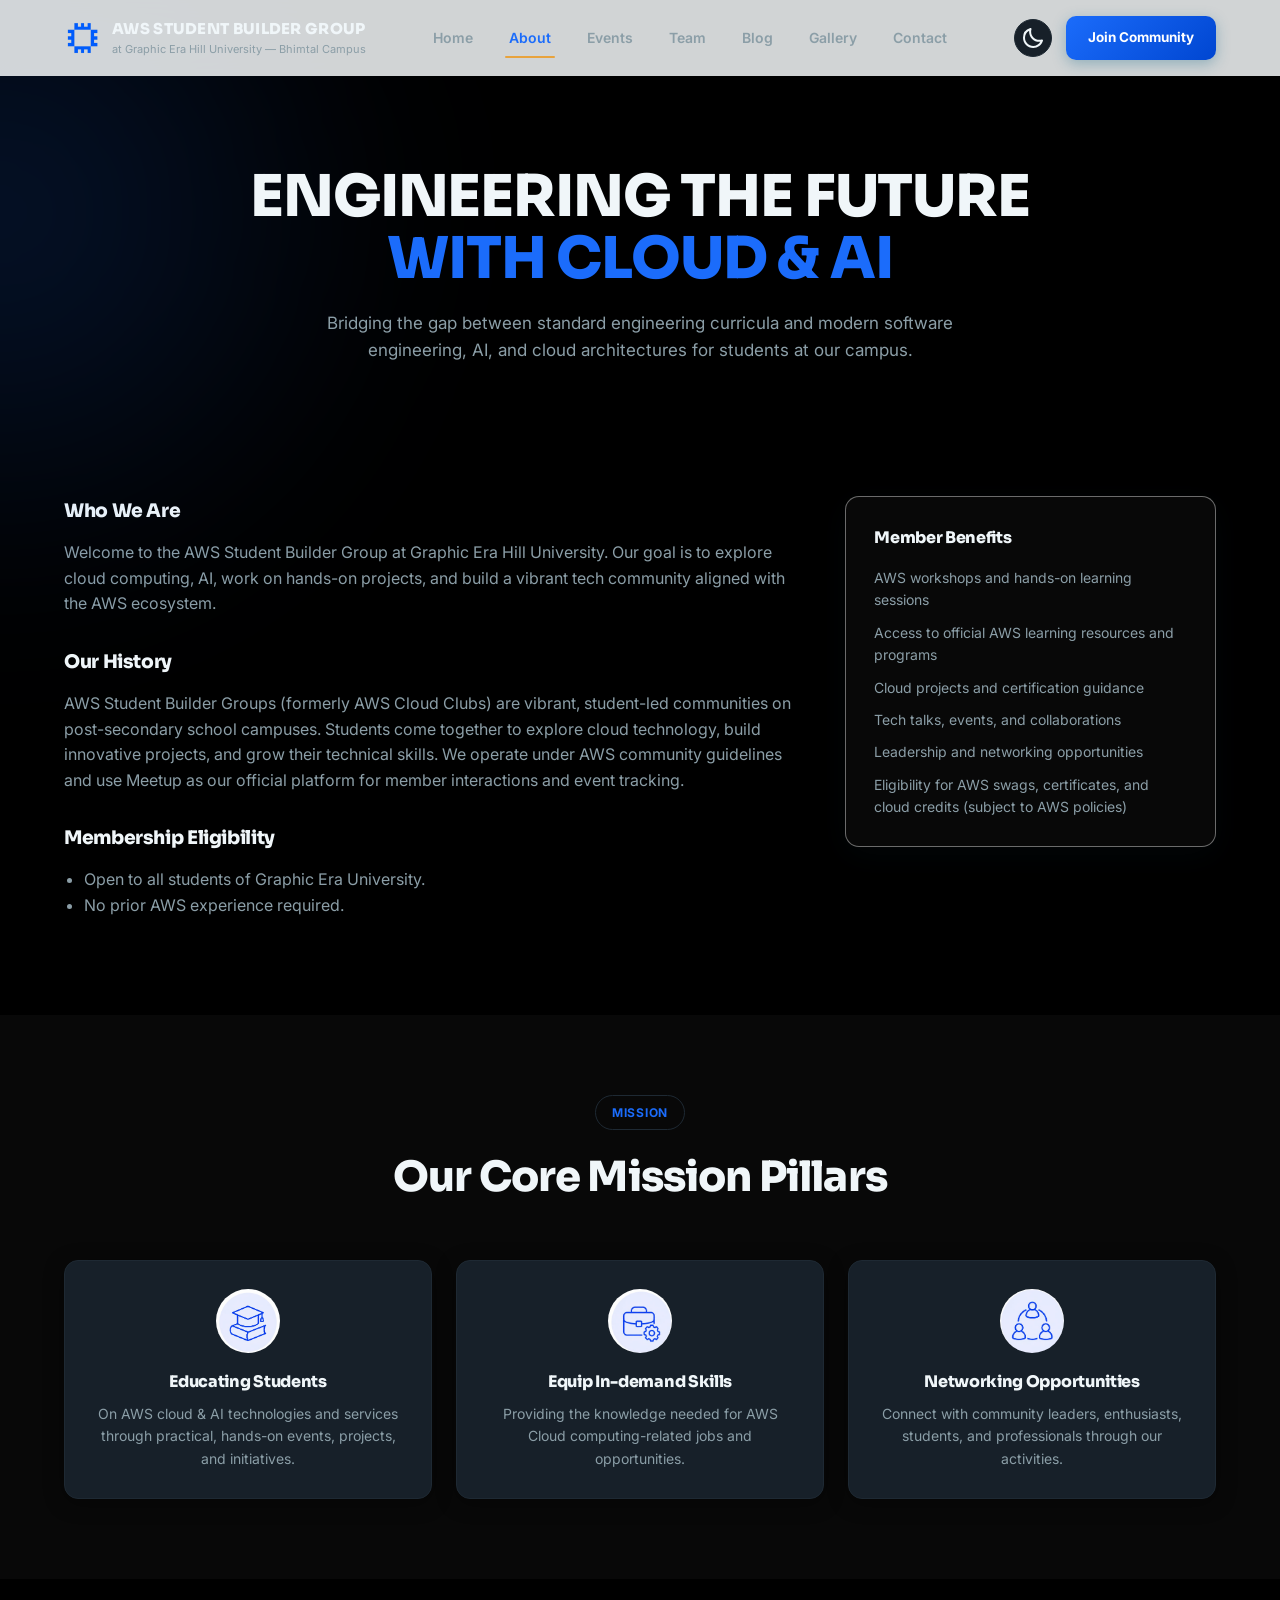
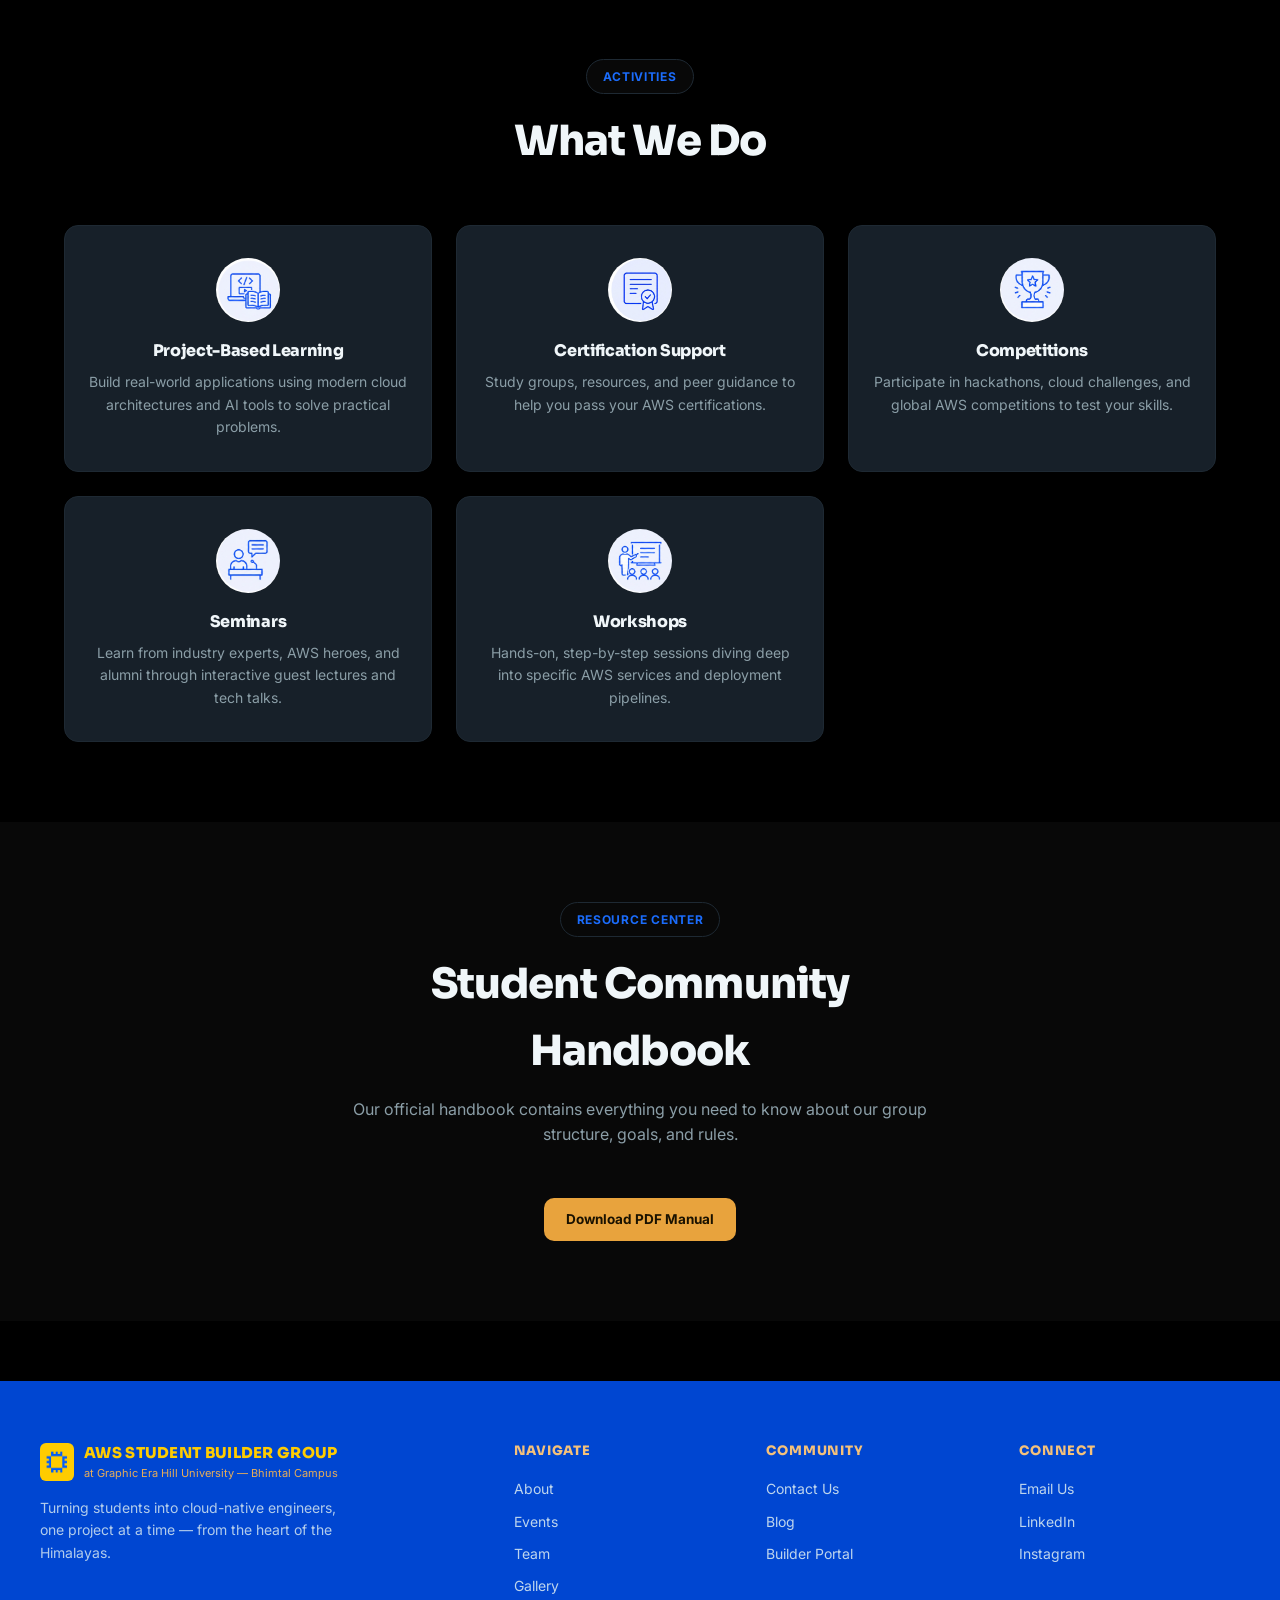
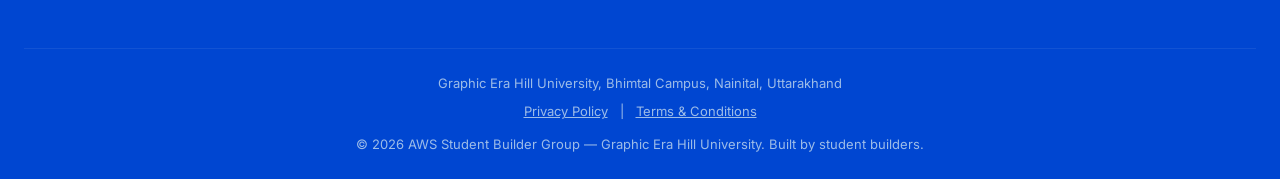
==== commit f0b3eeae: "Project complete" ====
--- a/aws-sbg-website/public/about.html
+++ b/aws-sbg-website/public/about.html
@@ -4,17 +4,25 @@
 <meta charset="UTF-8"><meta name="viewport" content="width=device-width, initial-scale=1.0">
 <title>About | AWS Student Builder Group</title>
 <link rel="stylesheet" href="css/style.css">
+<link rel="icon" type="image/svg+xml" href="assets/images/logo_dark.svg">
 </head>
 <body>
 <nav class="navbar"><div class="nav-inner">
-  <a href="index.html" class="brand"><img src="assets/images/logo.svg" alt="Logo" onerror="this.style.display='none'">
+  <a href="index.html" class="brand">
+    <img src="assets/images/logo.png" alt="Logo" class="logo-main">
     <div class="brand-text"><div class="name">AWS STUDENT BUILDER GROUP</div><div class="sub">at Graphic Era Hill University — Bhimtal Campus</div></div></a>
   <ul class="nav-links">
     <li><a href="index.html">Home</a></li><li><a href="about.html" class="active">About</a></li>
     <li><a href="events.html">Events</a></li><li><a href="team.html">Team</a></li>
     <li><a href="blog.html">Blog</a></li><li><a href="gallery.html">Gallery</a></li><li><a href="contact.html">Contact</a></li>
   </ul>
-  <div class="nav-right"><button class="theme-toggle">🌙</button><a href="contact.html" class="btn btn-primary">Join Community</a><button class="menu-toggle">☰</button></div>
+  <div class="nav-right"><button class="theme-toggle">
+    <svg class="icon-sun" xmlns="http://www.w3.org/2000/svg" width="24" height="24" fill="currentColor" viewBox="0 0 24 24"><path d="M12 17.01c2.76 0 5.01-2.25 5.01-5.01S14.76 6.99 12 6.99 6.99 9.24 6.99 12s2.25 5.01 5.01 5.01M12 9c1.66 0 3.01 1.35 3.01 3.01s-1.35 3.01-3.01 3.01-3.01-1.35-3.01-3.01S10.34 9 12 9m1 10h-2v3h2zm0-17h-2v3h2zM2 11h3v2H2zm17 0h3v2h-3zM4.22 18.36l.71.71.71.71 1.06-1.06 1.06-1.06-.71-.71-.71-.71-1.06 1.06zM19.78 5.64l-.71-.71-.71-.71-1.06 1.06-1.06 1.06.71.71.71.71 1.06-1.06zm-12.02.7L6.7 5.28 5.64 4.22l-.71.71-.71.71L5.28 6.7l1.06 1.06.71-.71zm8.48 11.32 1.06 1.06 1.06 1.06.71-.71.71-.71-1.06-1.06-1.06-1.06-.71.71z"></path></svg>
+    <svg class="icon-moon" xmlns="http://www.w3.org/2000/svg" width="24" height="24" fill="currentColor" viewBox="0 0 24 24"><path d="M12.2 22c4.53 0 8.45-2.91 9.76-7.24a1.002 1.002 0 0 0-1.25-1.25c-.78.23-1.58.35-2.38.35-4.52 0-8.2-3.68-8.2-8.2 0-.8.12-1.6.35-2.38.11-.35.01-.74-.25-1s-.64-.36-1-.25A10.17 10.17 0 0 0 2 11.8C2 17.42 6.57 22 12.2 22M8.18 4.65c-.03.34-.05.68-.05 1.02 0 5.62 4.57 10.2 10.2 10.2.34 0 .68-.02 1.02-.05C17.93 18.38 15.23 20 12.2 20 7.68 20 4 16.32 4 11.8a8.15 8.15 0 0 1 4.18-7.15"></path></svg>
+  </button><a href="https://chat.whatsapp.com/KJ8cUIfKNcVFPbrzMUJcEo" target="_blank" rel="noopener noreferrer" class="btn btn-primary">Join Community</a><button class="menu-toggle">
+    <svg class="icon-menu" xmlns="http://www.w3.org/2000/svg" width="28" height="28" viewBox="0 0 24 24" fill="none" stroke="currentColor" stroke-width="2" stroke-linecap="round" stroke-linejoin="round"><line x1="3" y1="12" x2="21" y2="12"></line><line x1="3" y1="6" x2="21" y2="6"></line><line x1="3" y1="18" x2="21" y2="18"></line></svg>
+    <svg class="icon-close" xmlns="http://www.w3.org/2000/svg" width="28" height="28" viewBox="0 0 24 24" fill="none" stroke="currentColor" stroke-width="2" stroke-linecap="round" stroke-linejoin="round"><line x1="18" y1="6" x2="6" y2="18"></line><line x1="6" y1="6" x2="18" y2="18"></line></svg>
+  </button></div>
 </div></nav>
 
 <section class="hero" style="padding-bottom:20px;">
@@ -23,7 +31,7 @@
 </section>
 
 <section class="reveal">
-  <div class="container grid" style="grid-template-columns: 2fr 1fr; gap:40px; align-items:start;">
+  <div class="container grid grid-2-1" style="gap:40px;">
     <div>
       <h3 style="margin-bottom:14px;">Who We Are</h3>
       <p style="color:var(--ink-muted); margin-bottom:16px;">Welcome to the AWS Student Builder Group at Graphic Era Hill University. Our goal is to explore cloud computing, AI, work on hands-on projects, and build a vibrant tech community aligned with the AWS ecosystem.</p>
@@ -41,12 +49,12 @@
     <div class="card glass-card" style="background: var(--mist);">
       <h4 style="margin-bottom: 16px;">Member Benefits</h4>
       <ul style="font-size: 14px; color: var(--ink-muted); list-style: none; display: grid; gap: 10px;">
-        <li>🚀 AWS workshops and hands-on learning sessions</li>
-        <li>📚 Access to official AWS learning resources and programs</li>
-        <li>💻 Cloud projects and certification guidance</li>
-        <li>🎤 Tech talks, events, and collaborations</li>
-        <li>🤝 Leadership and networking opportunities</li>
-        <li>🎁 Eligibility for AWS swags, certificates, and cloud credits (subject to AWS policies)</li>
+        <li>AWS workshops and hands-on learning sessions</li>
+        <li>Access to official AWS learning resources and programs</li>
+        <li>Cloud projects and certification guidance</li>
+        <li>Tech talks, events, and collaborations</li>
+        <li>Leadership and networking opportunities</li>
+        <li>Eligibility for AWS swags, certificates, and cloud credits (subject to AWS policies)</li>
       </ul>
     </div>
   </div>
@@ -55,20 +63,52 @@
 <section class="reveal" style="background:var(--mist);">
   <div class="section-head"><span class="pill">MISSION</span><h2>Our Core Mission Pillars</h2></div>
   <div class="container grid grid-3">
-    <div class="card"><div class="icon">📘</div><h3>Educating Students</h3><p>On AWS cloud & AI technologies and services through practical, hands-on events, projects, and initiatives.</p></div>
-    <div class="card"><div class="icon">🛠️</div><h3>Equip In-demand Skills</h3><p>Providing the knowledge needed for AWS Cloud computing-related jobs and opportunities.</p></div>
-    <div class="card"><div class="icon">🤝</div><h3>Networking Opportunities</h3><p>Connect with community leaders, enthusiasts, students, and professionals through our activities.</p></div>
+    <div class="card" style="text-align: center;">
+      <img src="assets/images/icons/Education.png" alt="Education" style="width: 64px; height: 64px; border-radius: 50%; object-fit: cover; margin: 0 auto 16px; display: block; background: var(--mist);">
+      <h3>Educating Students</h3>
+      <p>On AWS cloud & AI technologies and services through practical, hands-on events, projects, and initiatives.</p>
+    </div>
+    <div class="card" style="text-align: center;">
+      <img src="assets/images/icons/Skills.png" alt="Skills" style="width: 64px; height: 64px; border-radius: 50%; object-fit: cover; margin: 0 auto 16px; display: block; background: var(--mist);">
+      <h3>Equip In-demand Skills</h3>
+      <p>Providing the knowledge needed for AWS Cloud computing-related jobs and opportunities.</p>
+    </div>
+    <div class="card" style="text-align: center;">
+      <img src="assets/images/icons/Network.png" alt="Network" style="width: 64px; height: 64px; border-radius: 50%; object-fit: cover; margin: 0 auto 16px; display: block; background: var(--mist);">
+      <h3>Networking Opportunities</h3>
+      <p>Connect with community leaders, enthusiasts, students, and professionals through our activities.</p>
+    </div>
   </div>
 </section>
 
 <section class="reveal">
   <div class="section-head"><span class="pill">ACTIVITIES</span><h2>What We Do</h2></div>
   <div class="container grid grid-3" style="justify-content: center;">
-    <div class="card domain-card"><div class="icon">💻</div><h3>Project-Based Learning</h3></div>
-    <div class="card domain-card"><div class="icon">📜</div><h3>Certification Support</h3></div>
-    <div class="card domain-card"><div class="icon">🏆</div><h3>Competitions</h3></div>
-    <div class="card domain-card"><div class="icon">🎤</div><h3>Seminars</h3></div>
-    <div class="card domain-card"><div class="icon">🛠️</div><h3>Workshops</h3></div>
+    <div class="card domain-card" style="text-align: center;">
+      <img src="assets/images/icons/PBL.png" alt="Project-Based Learning" style="width: 64px; height: 64px; border-radius: 50%; object-fit: cover; margin: 0 auto 16px; display: block; background: var(--mist);">
+      <h3>Project-Based Learning</h3>
+      <p>Build real-world applications using modern cloud architectures and AI tools to solve practical problems.</p>
+    </div>
+    <div class="card domain-card" style="text-align: center;">
+      <img src="assets/images/icons/Certification.png" alt="Certification Support" style="width: 64px; height: 64px; border-radius: 50%; object-fit: cover; margin: 0 auto 16px; display: block; background: var(--mist);">
+      <h3>Certification Support</h3>
+      <p>Study groups, resources, and peer guidance to help you pass your AWS certifications.</p>
+    </div>
+    <div class="card domain-card" style="text-align: center;">
+      <img src="assets/images/icons/Competitions.png" alt="Competitions" style="width: 64px; height: 64px; border-radius: 50%; object-fit: cover; margin: 0 auto 16px; display: block; background: var(--mist);">
+      <h3>Competitions</h3>
+      <p>Participate in hackathons, cloud challenges, and global AWS competitions to test your skills.</p>
+    </div>
+    <div class="card domain-card" style="text-align: center;">
+      <img src="assets/images/icons/Seminars.png" alt="Seminars" style="width: 64px; height: 64px; border-radius: 50%; object-fit: cover; margin: 0 auto 16px; display: block; background: var(--mist);">
+      <h3>Seminars</h3>
+      <p>Learn from industry experts, AWS heroes, and alumni through interactive guest lectures and tech talks.</p>
+    </div>
+    <div class="card domain-card" style="text-align: center;">
+      <img src="assets/images/icons/Workshops.png" alt="Workshops" style="width: 64px; height: 64px; border-radius: 50%; object-fit: cover; margin: 0 auto 16px; display: block; background: var(--mist);">
+      <h3>Workshops</h3>
+      <p>Hands-on, step-by-step sessions diving deep into specific AWS services and deployment pipelines.</p>
+    </div>
   </div>
 </section>
 
@@ -77,7 +117,7 @@
     <p>Our official handbook contains everything you need to know about our group structure, goals, and rules.</p>
   </div>
   <div class="container" style="text-align:center;">
-    <a href="assets/docs/handbook.pdf" target="_blank" class="btn btn-accent">📄 Download PDF Manual</a>
+    <a href="assets/docs/handbook.pdf" target="_blank" class="btn btn-accent">Download PDF Manual</a>
   </div>
 </section>
 
--- a/aws-sbg-website/public/css/style.css
+++ b/aws-sbg-website/public/css/style.css
@@ -7,8 +7,8 @@
   --primary-light: #6ea0ff;
   --accent: #e8a33d;
   --accent-light: #f4c17a;
-  --snow: #0b1116;
-  --mist: #131a22;
+  --snow: #000000;
+  --mist: #080808;
   --ink: #f0f6f9;
   --ink-muted: #8b9ea7;
   --border: #1e2933;
@@ -50,13 +50,12 @@
   position: sticky; top: 0; z-index: 100;
   background: rgba(246, 249, 251, 0.85);
   backdrop-filter: blur(12px);
-  border-bottom: 1px solid var(--border);
-}
-[data-theme="dark"] .navbar { background: rgba(11, 26, 32, 0.85); }
+}
+[data-theme="dark"] .navbar { background: rgba(0, 0, 0, 0.85); }
 
 .nav-inner { display: flex; align-items: center; justify-content: space-between; padding: 16px 24px; max-width: 1200px; margin: 0 auto; }
 .brand { display: flex; align-items: center; gap: 10px; }
-.brand img { width: 38px; height: 38px; }
+.brand .logo-main { width: 38px; height: 38px; object-fit: contain; }
 .brand-text .name { font-family: var(--font-display); font-weight: 800; font-size: 15px; letter-spacing: 0.02em; }
 .brand-text .sub { font-size: 11px; color: var(--ink-muted); }
 
@@ -68,8 +67,12 @@
 }
 
 .nav-right { display: flex; align-items: center; gap: 14px; }
-.theme-toggle { width: 38px; height: 38px; border-radius: 50%; border: 1px solid var(--border); background: var(--white); cursor: pointer; display: flex; align-items: center; justify-content: center; transition: transform .2s; }
+.theme-toggle { width: 38px; height: 38px; border-radius: 50%; border: 1px solid var(--border); background: var(--white); cursor: pointer; display: flex; align-items: center; justify-content: center; transition: transform .2s; color: var(--ink); }
 .theme-toggle:hover { transform: rotate(20deg); }
+.theme-toggle .icon-sun { display: none; }
+.theme-toggle .icon-moon { display: block; }
+[data-theme="dark"] .theme-toggle .icon-sun { display: block; }
+[data-theme="dark"] .theme-toggle .icon-moon { display: none; }
 
 .btn { display: inline-flex; align-items: center; gap: 8px; padding: 11px 22px; border-radius: 10px; font-weight: 700; font-size: 13.5px; cursor: pointer; border: none; transition: all .25s ease; }
 .btn-primary { background: linear-gradient(135deg, var(--primary), var(--primary-dark)); color: #fff; box-shadow: 0 4px 14px rgba(28,110,140,0.35); }
@@ -79,12 +82,25 @@
 .btn-accent { background: var(--accent); color: #1a1200; }
 .btn-accent:hover { background: var(--accent-light); transform: translateY(-2px); }
 
-.menu-toggle { display: none; background: none; border: none; font-size: 24px; cursor: pointer; }
+.menu-toggle { display: none; background: none; border: none; font-size: 24px; cursor: pointer; color: var(--ink); }
+.menu-toggle .icon-close { display: none; }
+.navbar.mobile-open .menu-toggle .icon-menu { display: none; }
+.navbar.mobile-open .menu-toggle .icon-close { display: block; }
 
 /* ============ HERO ============ */
-.hero { position: relative; overflow: hidden; padding: 90px 24px 70px; text-align: center; }
-.hero-bg { position: absolute; inset: 0; z-index: -1; background-size: cover; background-position: center; filter: blur(6px) brightness(1.15) saturate(0.9); opacity: 0.16; }
-.hero-bg::after { content:''; }
+.hero { position: relative; padding: 90px 24px 70px; text-align: center; z-index: 1; }
+.hero::before {
+  content: '';
+  position: absolute;
+  top: 40%; left: 0;
+  width: 900px; height: 900px;
+  background: radial-gradient(circle, rgba(27,108,251,0.18) 0%, transparent 65%);
+  transform: translate(-50%, -50%);
+  filter: blur(80px);
+  z-index: -1;
+  pointer-events: none;
+}
+.hero-bg { position: absolute; inset: 0; z-index: -2; background-size: cover; background-position: center; }
 .pill { display: inline-block; background: var(--mist); border: 1px solid var(--border); color: var(--primary); font-size: 12px; font-weight: 700; letter-spacing: 0.06em; text-transform: uppercase; padding: 7px 16px; border-radius: 999px; margin-bottom: 20px; }
 .hero h1 { font-size: clamp(2.2rem, 5vw, 3.6rem); line-height: 1.08; margin-bottom: 20px; }
 .hero h1 .accent { color: var(--primary); }
@@ -104,6 +120,8 @@
 .section-head p { color: var(--ink-muted); }
 
 .grid { display: grid; gap: 24px; }
+.grid-1-1 { grid-template-columns: 1fr 1fr; align-items: center; }
+.grid-2-1 { grid-template-columns: 2fr 1fr; align-items: start; }
 .grid-3 { grid-template-columns: repeat(3, 1fr); }
 .grid-4 { grid-template-columns: repeat(4, 1fr); }
 
@@ -174,6 +192,9 @@
 
 /* ============ FOOTER ============ */
 footer { background: var(--primary-dark); color: #dfeef2; padding: 60px 24px 24px; margin-top: 60px; }
+.footer-grid .brand-text .name { color: #ffcc00; }
+.footer-grid .brand-text .sub { color: #ffb84d; opacity: 0.9; }
+.footer-grid .brand .logo-main { background: #ffcc00; padding: 4px; border-radius: 6px; transition: background .3s, transform .2s; }
 .footer-grid { display: grid; grid-template-columns: 2fr 1fr 1fr 1fr; gap: 32px; max-width: 1200px; margin: 0 auto; }
 .footer-grid h4 { font-size: 13px; text-transform: uppercase; letter-spacing: .06em; margin-bottom: 16px; color: var(--accent-light); }
 .footer-grid ul { list-style: none; }
@@ -183,6 +204,7 @@
 
 /* ============ RESPONSIVE ============ */
 @media (max-width: 900px) {
+  .grid-1-1, .grid-2-1 { grid-template-columns: 1fr; }
   .nav-links { display: none; }
   .menu-toggle { display: block; }
   .grid-3, .grid-4 { grid-template-columns: repeat(2, 1fr); }
@@ -194,6 +216,8 @@
 @media (max-width: 520px) {
   .grid-3, .grid-4, .gallery-grid { grid-template-columns: 1fr 1fr; }
   .footer-grid { grid-template-columns: 1fr; }
+  .hero-actions { flex-direction: column; width: 100%; align-items: stretch; padding: 0 20px; }
+  .hero-actions .btn { width: 100%; justify-content: center; }
 }
 
 /* animation on scroll */
@@ -346,18 +370,54 @@
 }
 
 /* Mobile Nav */
+body.mobile-menu-active { overflow: hidden; }
+
 @media (max-width: 900px) {
-  .nav-links.mobile-open {
+  .nav-right .btn-primary { display: none; }
+
+  .navbar.mobile-open {
+    position: fixed; inset: 0; height: 100vh;
+    background: var(--mist);
+    z-index: 1000;
+    display: flex; flex-direction: column;
+  }
+  .navbar.mobile-open .nav-inner {
+    flex-direction: column;
+    height: 100%;
+    align-items: center;
+    justify-content: flex-start;
+  }
+  .navbar.mobile-open .brand {
+    align-self: flex-start;
+    position: absolute;
+    top: 16px; left: 24px;
+  }
+  .navbar.mobile-open .menu-toggle {
+    position: absolute;
+    top: 16px; right: 24px;
+  }
+  .navbar.mobile-open .nav-links {
     display: flex;
     flex-direction: column;
-    position: absolute;
-    top: 100%;
-    left: 0;
-    right: 0;
-    background: var(--white);
-    padding: 20px;
-    border-bottom: 1px solid var(--border);
-    box-shadow: 0 10px 20px rgba(0,0,0,0.1);
+    margin-top: 100px;
+    gap: 32px;
+  }
+  .navbar.mobile-open .nav-links a {
+    font-size: 20px;
+    font-weight: 800;
+  }
+  .navbar.mobile-open .nav-right {
+    display: flex;
+    flex-direction: column;
+    margin-top: auto;
+    margin-bottom: 40px;
+    gap: 16px;
+    align-items: center;
+  }
+  .navbar.mobile-open .nav-right .btn-primary {
+    display: inline-flex;
+    width: 100%;
+    justify-content: center;
   }
 }
 
@@ -469,4 +529,68 @@
   top: 0; right: 0; bottom: 0; left: 0;
   background: linear-gradient(135deg, rgba(27,108,251,0.1) 0%, transparent 100%);
   pointer-events: none;
+}
+
+/* ============ VIEW TRANSITIONS ============ */
+:root {
+  --expo-in: cubic-bezier(0.95, 0.05, 0.795, 0.035);
+}
+
+::view-transition-group(root) {
+  z-index: 1;
+}
+
+::view-transition-old(root) {
+  animation: none;
+  z-index: 1;
+}
+
+::view-transition-new(root) {
+  mask: var(--cloud-mask) center / 0 no-repeat;
+  -webkit-mask: var(--cloud-mask) center / 0 no-repeat;
+  animation: vt-cloud-scale 0.5s var(--expo-in) forwards;
+  z-index: 2; /* Ensure incoming page sits on top of old page and is masked */
+}
+
+/* The Animated Blue Border */
+::view-transition-group(cloud-border) {
+  position: fixed;
+  top: 0; left: 0; right: 0; bottom: 0;
+  width: 100vw; height: 100vh;
+  background: var(--animated-cloud) center / 0 no-repeat;
+  animation: vt-cloud-scale 0.5s var(--expo-in) forwards;
+  z-index: 99999;
+}
+
+::view-transition-new(cloud-border),
+::view-transition-old(cloud-border) {
+  display: none;
+}
+
+@keyframes vt-cloud-scale {
+  0%, 40% { 
+    mask-size: 25vmax; 
+    -webkit-mask-size: 25vmax; 
+    background-size: 25vmax;
+  }
+  100% { 
+    mask-size: 400vmax; 
+    -webkit-mask-size: 400vmax; 
+    background-size: 400vmax;
+  }
+}
+
+/* Coming Soon Dots */
+.animated-dots {
+  display: inline-block;
+  overflow: hidden;
+  vertical-align: bottom;
+  animation: dots 1.5s steps(4, end) infinite;
+}
+.animated-dots::after {
+  content: '...';
+}
+@keyframes dots {
+  0% { width: 0px; }
+  100% { width: 1em; }
 }
